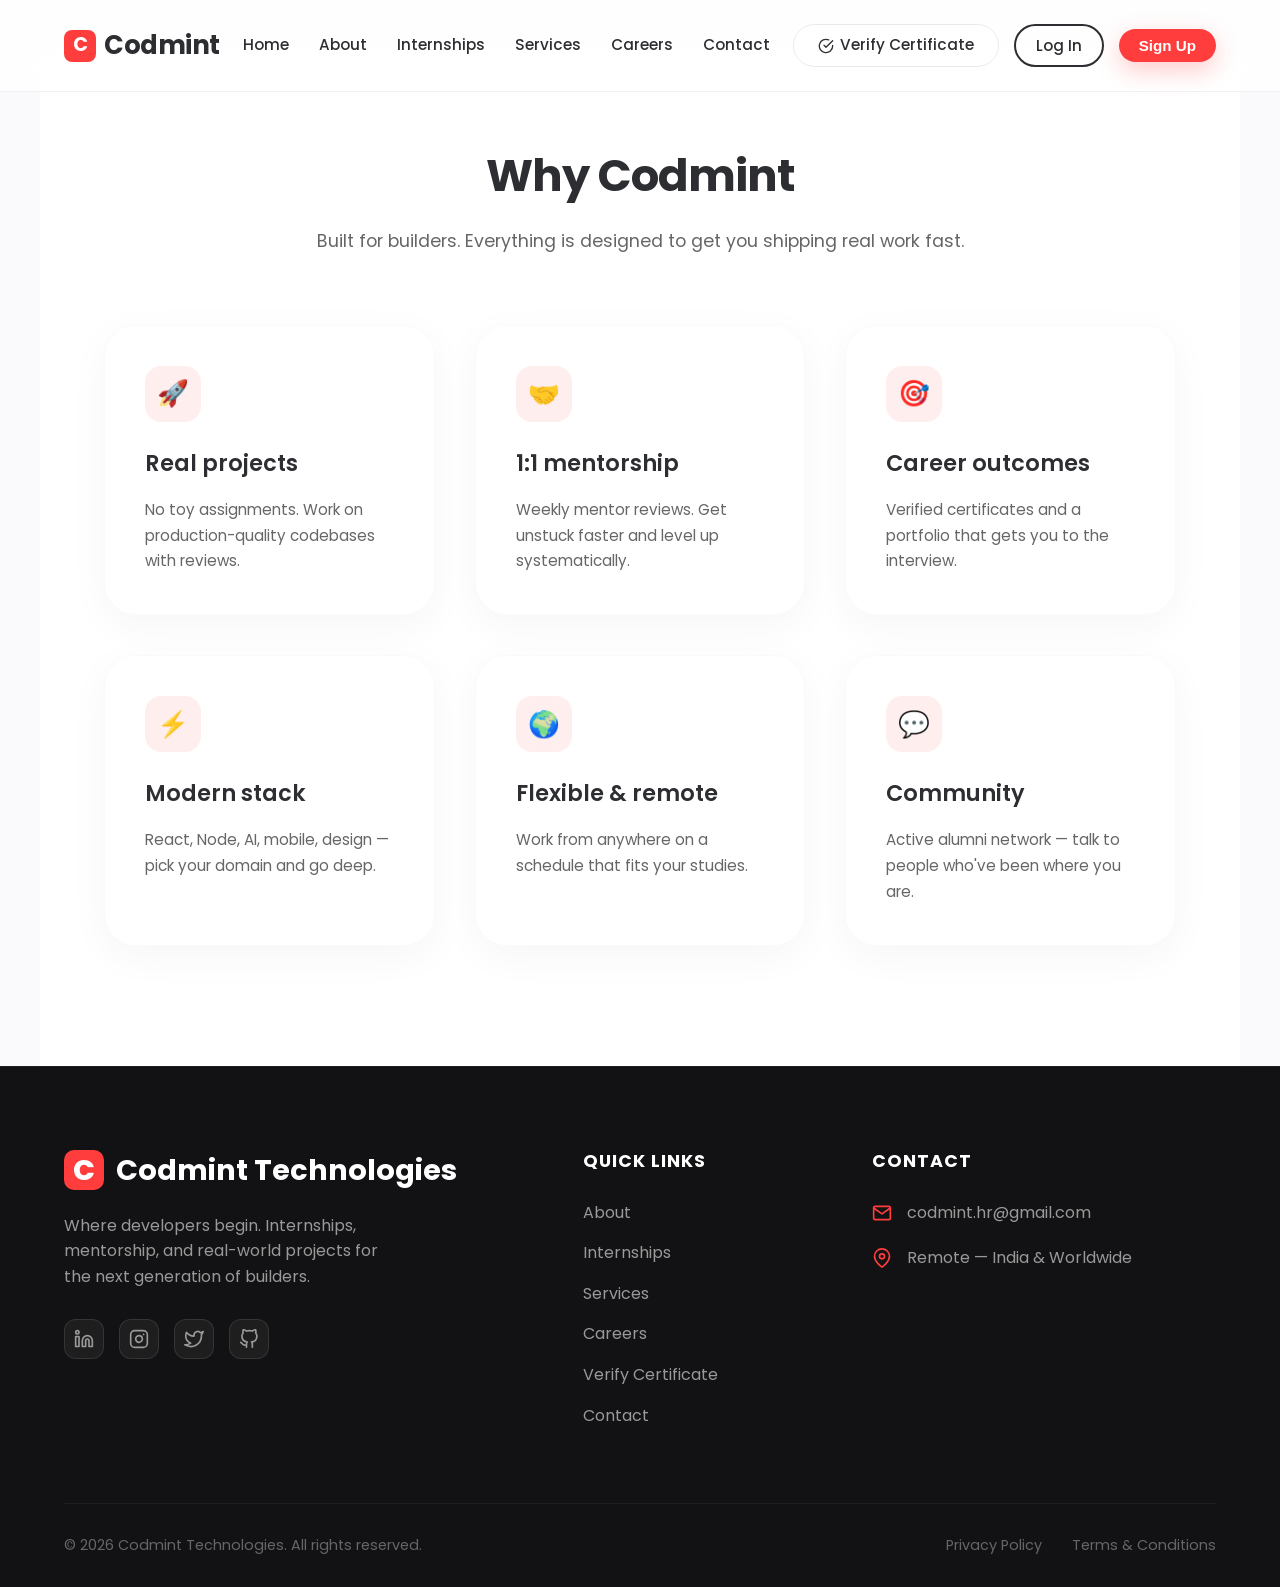
==== about.html @ 09c654ab "Update contact email to codmint.hr@gmail.com across all pages" ====
<!DOCTYPE html>
<html lang="en">

<head>
    <meta charset="UTF-8">
    <meta name="viewport" content="width=device-width, initial-scale=1.0">
    <title>Codmint Technologies | Where Developers Begin</title>
    <!-- Modern Typography: Poppins -->
    <link href="https://fonts.googleapis.com/css2?family=Poppins:wght@400;500;600;700&display=swap" rel="stylesheet">
    <link rel="stylesheet" href="css/style.css">
</head>

<body>

    <!-- Glassmorphism Sticky Navigation -->
    <header id="main-header">
        <a href="#" class="logo" style="display: flex; align-items: center; gap: 8px;">
            <div style="background-color: var(--primary-red); color: white; width: 32px; height: 32px; border-radius: 8px; display: flex; align-items: center; justify-content: center; font-weight: bold; font-size: 1.2rem;">C</div>
            Codmint
        </a>
        <nav class="main-nav">
            <a href="index.html">Home</a>
            <a href="about.html">About</a>
            <a href="internships.html">Internships</a>
            <a href="services.html">Services</a>
            <a href="careers.html">Careers</a>
            <a href="contact.html">Contact</a>
        </nav>
        <div class="header-actions" style="display: flex; align-items: center; gap: 15px;">
            <a href="verify.html" class="nav-btn verify-btn" style="display: flex; align-items: center; gap: 6px; border: 1px solid #EAEAEA; background: var(--white); text-decoration: none;">
                <svg width="16" height="16" viewBox="0 0 24 24" fill="none" stroke="currentColor" stroke-width="2" stroke-linecap="round" stroke-linejoin="round"><path d="M22 11.08V12a10 10 0 1 1-5.93-9.14"></path><polyline points="22 4 12 14.01 9 11.01"></polyline></svg>
                <span class="btn-text">Verify Certificate</span>
            </a>
            <button id="login-btn" class="nav-btn" style="padding: 8px 20px; font-size: 0.95rem;">Log In</button>
            <button id="register-btn" class="cta-btn" style="padding: 8px 20px; font-size: 0.95rem;">Sign Up</button>
            <span id="user-display" style="display: none; font-weight: 600; color: var(--primary-red);"></span>
            <button id="logout-btn" class="nav-btn" style="display: none;">Log Out</button>
            <button class="mobile-menu-btn" id="mobile-menu-btn" aria-label="Toggle Menu">
                <svg width="24" height="24" viewBox="0 0 24 24" fill="none" stroke="currentColor" stroke-width="2" stroke-linecap="round" stroke-linejoin="round"><line x1="3" y1="12" x2="21" y2="12"></line><line x1="3" y1="6" x2="21" y2="6"></line><line x1="3" y1="18" x2="21" y2="18"></line></svg>
            </button>
        </div>
    </header>

    
    <div style="padding-top: 60px; min-height: 70vh;">
        <section id="why-codmint" class="domains-section" style="background-color: var(--white); padding-top: 80px;">
        <div class="section-header fade-in-up">
            <h2>Why Codmint</h2>
            <p>Built for builders. Everything is designed to get you shipping real work fast.</p>
        </div>

        <div class="card-grid">
            <div class="card scroll-reveal">
                <div class="card-icon">🚀</div>
                <h3>Real projects</h3>
                <p>No toy assignments. Work on production-quality codebases with reviews.</p>
            </div>
            <div class="card scroll-reveal">
                <div class="card-icon">🤝</div>
                <h3>1:1 mentorship</h3>
                <p>Weekly mentor reviews. Get unstuck faster and level up systematically.</p>
            </div>
            <div class="card scroll-reveal">
                <div class="card-icon">🎯</div>
                <h3>Career outcomes</h3>
                <p>Verified certificates and a portfolio that gets you to the interview.</p>
            </div>
            <div class="card scroll-reveal">
                <div class="card-icon">⚡</div>
                <h3>Modern stack</h3>
                <p>React, Node, AI, mobile, design — pick your domain and go deep.</p>
            </div>
            <div class="card scroll-reveal">
                <div class="card-icon">🌍</div>
                <h3>Flexible & remote</h3>
                <p>Work from anywhere on a schedule that fits your studies.</p>
            </div>
            <div class="card scroll-reveal">
                <div class="card-icon">💬</div>
                <h3>Community</h3>
                <p>Active alumni network — talk to people who've been where you are.</p>
            </div>
        </div>
    </section>
    </div>
    <footer id="contact">
        <div class="footer-container">
            <div class="footer-brand">
                <h3><div class="logo-icon">C</div> Codmint Technologies</h3>
                <p>Where developers begin. Internships, mentorship, and real-world projects for the next generation of builders.</p>
                <div class="social-links">
                    <a href="#" class="social-icon" aria-label="LinkedIn">
                        <svg width="20" height="20" viewBox="0 0 24 24" fill="none" stroke="currentColor" stroke-width="2" stroke-linecap="round" stroke-linejoin="round"><path d="M16 8a6 6 0 0 1 6 6v7h-4v-7a2 2 0 0 0-2-2 2 2 0 0 0-2 2v7h-4v-7a6 6 0 0 1 6-6z"></path><rect x="2" y="9" width="4" height="12"></rect><circle cx="4" cy="4" r="2"></circle></svg>
                    </a>
                    <a href="#" class="social-icon" aria-label="Instagram">
                        <svg width="20" height="20" viewBox="0 0 24 24" fill="none" stroke="currentColor" stroke-width="2" stroke-linecap="round" stroke-linejoin="round"><rect x="2" y="2" width="20" height="20" rx="5" ry="5"></rect><path d="M16 11.37A4 4 0 1 1 12.63 8 4 4 0 0 1 16 11.37z"></path><line x1="17.5" y1="6.5" x2="17.51" y2="6.5"></line></svg>
                    </a>
                    <a href="#" class="social-icon" aria-label="Twitter">
                        <svg width="20" height="20" viewBox="0 0 24 24" fill="none" stroke="currentColor" stroke-width="2" stroke-linecap="round" stroke-linejoin="round"><path d="M23 3a10.9 10.9 0 0 1-3.14 1.53 4.48 4.48 0 0 0-7.86 3v1A10.66 10.66 0 0 1 3 4s-4 9 5 13a11.64 11.64 0 0 1-7 2c9 5 20 0 20-11.5a4.5 4.5 0 0 0-.08-.83A7.72 7.72 0 0 0 23 3z"></path></svg>
                    </a>
                    <a href="#" class="social-icon" aria-label="GitHub">
                        <svg width="20" height="20" viewBox="0 0 24 24" fill="none" stroke="currentColor" stroke-width="2" stroke-linecap="round" stroke-linejoin="round"><path d="M9 19c-5 1.5-5-2.5-7-3m14 6v-3.87a3.37 3.37 0 0 0-.94-2.61c3.14-.35 6.44-1.54 6.44-7A5.44 5.44 0 0 0 20 4.77 5.07 5.07 0 0 0 19.91 1S18.73.65 16 2.48a13.38 13.38 0 0 0-7 0C6.27.65 5.09 1 5.09 1A5.07 5.07 0 0 0 5 4.77a5.44 5.44 0 0 0-1.5 3.78c0 5.42 3.3 6.61 6.44 7A3.37 3.37 0 0 0 9 18.13V22"></path></svg>
                    </a>
                </div>
            </div>
            <div class="footer-links">
                <h4>Quick Links</h4>
                <ul>
                    <li><a href="about.html">About</a></li>
                    <li><a href="internships.html">Internships</a></li>
                    <li><a href="services.html">Services</a></li>
                    <li><a href="careers.html">Careers</a></li>
                    <li><a href="index.html#verify">Verify Certificate</a></li>
                    <li><a href="contact.html">Contact</a></li>
                </ul>
            </div>
            <div class="footer-contact">
                <h4>Contact</h4>
                <div class="contact-item">
                    <svg width="20" height="20" viewBox="0 0 24 24" fill="none" stroke="currentColor" stroke-width="2" stroke-linecap="round" stroke-linejoin="round"><path d="M4 4h16c1.1 0 2 .9 2 2v12c0 1.1-.9 2-2 2H4c-1.1 0-2-.9-2-2V6c0-1.1.9-2 2-2z"></path><polyline points="22,6 12,13 2,6"></polyline></svg>
                    <p>codmint.hr@gmail.com</p>
                </div>
                <div class="contact-item">
                    <svg width="20" height="20" viewBox="0 0 24 24" fill="none" stroke="currentColor" stroke-width="2" stroke-linecap="round" stroke-linejoin="round"><path d="M21 10c0 7-9 13-9 13s-9-6-9-13a9 9 0 0 1 18 0z"></path><circle cx="12" cy="10" r="3"></circle></svg>
                    <p>Remote — India & Worldwide</p>
                </div>
            </div>
        </div>
        <div class="footer-bottom">
            <p>&copy; 2026 Codmint Technologies. All rights reserved.</p>
            <div class="footer-legal">
                <a href="#">Privacy Policy</a>
                <a href="#">Terms & Conditions</a>
            </div>
        </div>
    </footer>

    <!-- Professional Login Modal -->
    <div id="login-modal" class="modal">
        <div class="modal-content">
            <span class="close-btn" id="login-close">&times;</span>
            <h2>Welcome Back</h2>
            <p>Log in to access your dashboard</p>
            <form id="login-form" class="login-form" autocomplete="off">
                <div class="input-group">
                    <label for="email">Email Address</label>
                    <input type="email" id="email" placeholder="name@example.com" required autocomplete="off">
                </div>
                <div class="input-group">
                    <label for="password">Password</label>
                    <input type="password" id="password" placeholder="••••••••" required autocomplete="new-password">
                </div>
                <div class="form-options">
                    <label><input type="checkbox" id="remember-me"> Remember me</label>
                    <a href="#" class="forgot-pwd">Forgot Password?</a>
                </div>
                <button type="submit" class="cta-btn login-submit">Log In</button>
            </form>
            <p class="signup-link">Don't have an account? <a href="#" id="switch-to-register">Sign up</a></p>
        </div>
    </div>

    <!-- Professional Register Modal -->
    <div id="register-modal" class="modal">
        <div class="modal-content">
            <span class="close-btn" id="register-close">&times;</span>
            <h2>Create Account</h2>
            <p>Join Codmint Technologies today</p>
            <form id="register-form" class="login-form" autocomplete="off">
                <div class="input-group">
                    <label for="reg-name">Full Name</label>
                    <input type="text" id="reg-name" placeholder="John Doe" required minlength="3" autocomplete="off">
                </div>
                <div class="input-group">
                    <label for="reg-email">Email Address</label>
                    <input type="email" id="reg-email" placeholder="name@example.com" required autocomplete="off">
                </div>
                <div class="input-group">
                    <label for="reg-password">Password</label>
                    <input type="password" id="reg-password" placeholder="••••••••" required minlength="6"
                        autocomplete="new-password">
                </div>
                <div class="input-group">
                    <label for="reg-confirm">Confirm Password</label>
                    <input type="password" id="reg-confirm" placeholder="••••••••" required minlength="6"
                        autocomplete="new-password">
                </div>
                <p id="reg-error" style="color: red; font-size: 0.85rem; margin-bottom: 10px; display: none;">Passwords
                    do not match.</p>
                <button type="submit" class="cta-btn login-submit">Create Account</button>
            </form>
            <p class="signup-link">Already have an account? <a href="#" id="switch-to-login">Log In</a></p>
        </div>
    </div>

    <!-- Professional Apply Modal -->
    <div id="apply-modal" class="modal">
        <div class="modal-content" style="max-height: 90vh; overflow-y: auto;">
            <span class="close-btn" id="apply-close">&times;</span>
            <h2>Apply for Internship</h2>
            <p>Take the first step towards your tech career.</p>
            <form id="apply-form" class="login-form" autocomplete="off">
                <div class="input-group">
                    <label for="apply-domain">Selected Domain</label>
                    <input type="text" id="apply-domain" readonly
                        style="background-color: #f5f5f5; color: #888; cursor: not-allowed;">
                </div>
                <div class="input-group">
                    <label for="apply-name">Full Name</label>
                    <input type="text" id="apply-name" placeholder="John Doe" required autocomplete="off">
                </div>
                <div class="input-group">
                    <label for="apply-email">Email Address</label>
                    <input type="email" id="apply-email" placeholder="name@example.com" required autocomplete="off">
                </div>
                <div class="input-group">
                    <label for="apply-phone">Phone Number</label>
                    <input type="tel" id="apply-phone" placeholder="9876543210" required autocomplete="off"
                        maxlength="10" minlength="10" pattern="[0-9]{10}"
                        oninput="this.value = this.value.replace(/[^0-9]/g, '')">
                </div>
                <p id="apply-phone-error" style="color: red; font-size: 0.85rem; margin-bottom: 10px; display: none;">
                    Please enter a valid 10-digit phone number.</p>
                <div class="input-group">
                    <label for="apply-resume">Resume/CV Link (Google Drive, Dropbox, etc.)</label>
                    <input type="url" id="apply-resume" placeholder="https://..." required autocomplete="off">
                </div>
                <div class="input-group">
                    <label for="apply-cover">Cover Letter (Optional)</label>
                    <textarea id="apply-cover" rows="3" placeholder="Why are you a good fit for this role?"
                        style="width: 100%; padding: 14px 20px; border: 2px solid #EAEAEA; border-radius: 12px; font-family: inherit; font-size: 1rem; resize: vertical; outline: none; transition: var(--transition-smooth);"></textarea>
                </div>
                <button type="submit" class="cta-btn login-submit" style="margin-top: 10px;">Submit Application</button>
            </form>
        </div>
    </div>

    <script src="js/main.js"></script>
</body>

</html>
---- css/style.css ----
:root {
    /* Refined Color Palette */
    --primary-red: #FF3D3D;
    --primary-dark: #1A1A1C;
    --dark-grey: #2D2E32;
    --medium-grey: #6B6C72;
    --light-grey: #F5F5F7;
    --white: #FFFFFF;
    --bg-light: #FAFAFC;

    /* Anti-gravity shadows */
    --shadow-soft: 0 10px 40px rgba(0, 0, 0, 0.04);
    --shadow-medium: 0 20px 60px rgba(0, 0, 0, 0.08);
    --shadow-hover: 0 30px 80px rgba(0, 0, 0, 0.12);

    /* Premium Transitions */
    --transition-smooth: all 0.5s cubic-bezier(0.16, 1, 0.3, 1);
    --transition-fast: all 0.3s cubic-bezier(0.4, 0, 0.2, 1);
    --transition-bounce: all 0.6s cubic-bezier(0.34, 1.56, 0.64, 1);
}

/* --- Professional Animations --- */
@keyframes fadeInUp {
    from {
        opacity: 0;
        transform: translateY(30px);
    }
    to {
        opacity: 1;
        transform: translateY(0);
    }
}

@keyframes slideInLeft {
    from {
        opacity: 0;
        transform: translateX(-30px);
    }
    to {
        opacity: 1;
        transform: translateX(0);
    }
}

@keyframes scaleIn {
    from {
        opacity: 0;
        transform: scale(0.9);
    }
    to {
        opacity: 1;
        transform: scale(1);
    }
}

@keyframes float {
    0% { transform: translateY(0px); }
    50% { transform: translateY(-10px); }
    100% { transform: translateY(0px); }
}

.fade-in-up {
    animation: fadeInUp 0.8s var(--transition-smooth) both;
}

.slide-in-left {
    animation: slideInLeft 0.8s var(--transition-smooth) both;
}

.scale-in {
    animation: scaleIn 0.8s var(--transition-smooth) both;
}

/* Scroll Reveal States */
.scroll-reveal {
    opacity: 0;
    transform: translateY(30px);
    transition: opacity 0.8s ease-out, transform 0.8s cubic-bezier(0.16, 1, 0.3, 1);
}

.scroll-reveal.visible {
    opacity: 1;
    transform: translateY(0);
}

/* Staggered reveal for grid items */
.card-grid .scroll-reveal:nth-child(1) { transition-delay: 0.1s; }
.card-grid .scroll-reveal:nth-child(2) { transition-delay: 0.2s; }
.card-grid .scroll-reveal:nth-child(3) { transition-delay: 0.3s; }
.card-grid .scroll-reveal:nth-child(4) { transition-delay: 0.4s; }
.card-grid .scroll-reveal:nth-child(5) { transition-delay: 0.5s; }
.card-grid .scroll-reveal:nth-child(6) { transition-delay: 0.6s; }

* {
    margin: 0;
    padding: 0;
    box-sizing: border-box;
}

html {
    scroll-behavior: smooth;
}

body {
    font-family: 'Poppins', sans-serif;
    background-color: var(--bg-light);
    color: var(--dark-grey);
    line-height: 1.6;
    overflow-x: hidden;
}

/* --- 1. Glassmorphism Sticky Navigation --- */
header {
    position: fixed;
    top: 0;
    width: 100%;
    padding: 24px 5%;
    background: rgba(255, 255, 255, 0.8);
    backdrop-filter: blur(20px) saturate(180%);
    -webkit-backdrop-filter: blur(20px) saturate(180%);
    display: flex;
    justify-content: space-between;
    align-items: center;
    z-index: 1000;
    border-bottom: 1px solid rgba(0, 0, 0, 0.05);
    transition: var(--transition-smooth);
}

header.scrolled {
    padding: 16px 5%;
    background: rgba(255, 255, 255, 0.95);
    box-shadow: 0 4px 30px rgba(0, 0, 0, 0.03);
}

.logo {
    font-size: 1.6rem;
    font-weight: 700;
    color: var(--dark-grey);
    text-decoration: none;
    letter-spacing: -0.5px;
}

.logo span {
    color: var(--primary-red);
}

nav.main-nav {
    display: flex;
    align-items: center;
    gap: 30px;
}

nav.main-nav a {
    text-decoration: none;
    color: var(--dark-grey);
    font-weight: 500;
    font-size: 0.95rem;
    transition: var(--transition-smooth);
}

nav.main-nav a:hover {
    color: var(--primary-red);
}

.nav-btn {
    background-color: transparent;
    border: 2px solid var(--dark-grey);
    padding: 8px 24px;
    border-radius: 50px;
    cursor: pointer;
    font-family: inherit;
    font-size: 0.95rem;
    font-weight: 500;
    color: var(--dark-grey);
    transition: var(--transition-smooth);
}

.nav-btn:hover {
    background-color: var(--dark-grey);
    color: var(--white);
}

.mobile-menu-btn {
    display: none;
    background: none;
    border: none;
    color: var(--dark-grey);
    cursor: pointer;
    padding: 5px;
}

/* --- Mobile Nav --- */
@media (max-width: 992px) {
    header {
        padding: 15px 5%;
    }

    .mobile-menu-btn {
        display: block;
    }

    nav.main-nav {
        position: fixed;
        top: 0;
        right: -100%;
        width: 80%;
        max-width: 300px;
        height: 100vh;
        background: var(--white);
        flex-direction: column;
        justify-content: center;
        gap: 30px;
        box-shadow: -10px 0 30px rgba(0, 0, 0, 0.05);
        transition: 0.5s cubic-bezier(0.16, 1, 0.3, 1);
        z-index: 1001;
    }

    nav.main-nav.active {
        right: 0;
    }

    .btn-text {
        display: none;
    }

    .verify-btn {
        padding: 8px !important;
    }
}

/* --- 2. Hero Section --- */
.hero {
    min-height: 100vh;
    display: flex;
    align-items: center;
    padding: 120px 5% 60px;
    background: radial-gradient(circle at top left, #ffffff, var(--bg-light));
}

.hero-container {
    max-width: 1200px;
    margin: 0 auto;
    display: grid;
    grid-template-columns: 1fr 1fr;
    gap: 60px;
    align-items: center;
}

.hero-text {
    text-align: left;
}

.hero-badge {
    display: inline-flex;
    align-items: center;
    gap: 8px;
    background-color: rgba(255, 44, 44, 0.08);
    color: var(--primary-red);
    padding: 6px 16px;
    border-radius: 50px;
    font-size: 0.85rem;
    font-weight: 700;
    letter-spacing: 1px;
    margin-bottom: 24px;
}

.hero h1 {
    font-size: 5rem;
    font-weight: 800;
    margin-bottom: 24px;
    letter-spacing: -3px;
    color: var(--primary-dark);
    line-height: 1;
}

.text-red {
    color: var(--primary-red);
}

.hero p {
    font-size: 1.15rem;
    color: #666;
    margin-bottom: 40px;
    max-width: 500px;
    line-height: 1.6;
}

.hero-buttons {
    display: flex;
    gap: 16px;
    margin-bottom: 40px;
}

.secondary-btn {
    display: inline-flex;
    align-items: center;
    justify-content: center;
    padding: 16px 32px;
    background-color: var(--white);
    color: var(--dark-grey);
    border: 1px solid #EAEAEA;
    border-radius: 50px;
    font-size: 1.1rem;
    font-weight: 600;
    cursor: pointer;
    transition: var(--transition-smooth);
    text-decoration: none;
    box-shadow: 0 4px 15px rgba(0, 0, 0, 0.03);
}

.secondary-btn:hover {
    border-color: #ccc;
    box-shadow: 0 8px 25px rgba(0, 0, 0, 0.08);
}

.hero-features {
    display: flex;
    gap: 24px;
    flex-wrap: wrap;
    font-size: 0.95rem;
    color: #666;
    font-weight: 500;
}

.hero-features span {
    display: flex;
    align-items: center;
    gap: 8px;
}

.stats-card {
    background: var(--white);
    padding: 50px;
    border-radius: 32px;
    box-shadow: var(--shadow-medium);
    display: grid;
    grid-template-columns: 1fr 1fr;
    gap: 30px;
    border: 1px solid rgba(0, 0, 0, 0.03);
}

.stat-item {
    padding: 30px;
    border: 1px solid var(--light-grey);
    border-radius: 20px;
    transition: var(--transition-smooth);
    background: var(--white);
}

.stat-item:hover {
    transform: translateY(-8px);
    box-shadow: var(--shadow-soft);
    border-color: rgba(255, 61, 61, 0.1);
}

.stat-icon {
    width: 40px;
    height: 40px;
    margin-bottom: 16px;
    display: flex;
    align-items: center;
}

.stat-item h3 {
    font-size: 2rem;
    font-weight: 800;
    color: var(--dark-grey);
    margin-bottom: 4px;
}

.stat-item p {
    font-size: 0.9rem;
    color: #888;
    margin: 0;
}

.cta-btn {
    display: inline-block;
    padding: 16px 40px;
    background-color: var(--primary-red);
    color: var(--white);
    border: none;
    border-radius: 50px;
    font-size: 1.1rem;
    font-weight: 600;
    cursor: pointer;
    transition: var(--transition-smooth);
    text-decoration: none;
    box-shadow: 0 8px 25px rgba(255, 44, 44, 0.25);
}

.cta-btn:hover {
    transform: translateY(-4px);
    /* Slight lift */
    box-shadow: 0 12px 30px rgba(255, 44, 44, 0.35);
    background-color: #E62525;
}

/* --- 3. Featured Domains (Floating Cards) --- */
.domains-section {
    padding: 120px 5%;
    max-width: 1200px;
    margin: 0 auto;
}

.section-header {
    text-align: center;
    margin-bottom: 70px;
}

.section-header h2 {
    font-size: 2.8rem;
    font-weight: 700;
    margin-bottom: 15px;
    color: var(--dark-grey);
    letter-spacing: -1px;
}

.section-header p {
    color: #666;
    font-size: 1.1rem;
}

.card-grid {
    display: grid;
    grid-template-columns: repeat(auto-fit, minmax(320px, 1fr));
    gap: 40px;
}

/* The Anti-Gravity Card */
.card {
    background: var(--white);
    padding: 40px;
    border-radius: 32px;
    box-shadow: var(--shadow-soft);
    transition: var(--transition-smooth);
    position: relative;
    overflow: hidden;
    z-index: 1;
    border: 1px solid rgba(0, 0, 0, 0.02);
    display: flex;
    flex-direction: column;
}

.card .cta-btn.apply-btn {
    margin-top: auto;
    padding: 12px 24px;
    font-size: 0.95rem;
    width: 100%;
    transition: var(--transition-bounce);
}

.card:hover {
    transform: translateY(-10px) scale(1.02);
    box-shadow: var(--shadow-hover);
    border-color: rgba(255, 61, 61, 0.1);
}

.card:hover .card-icon {
    animation: float 2s ease-in-out infinite;
}

.card::before {
    content: '';
    position: absolute;
    top: 0;
    left: 0;
    width: 100%;
    height: 4px;
    background: var(--primary-red);
    transform: scaleX(0);
    transform-origin: left;
    transition: var(--transition-smooth);
    z-index: -1;
}

.card:hover::before {
    transform: scaleX(1);
}

/* The core Y-axis offset hover */
.card:hover {
    transform: translateY(-8px);
    box-shadow: var(--shadow-hover);
}

.card-icon {
    width: 56px;
    height: 56px;
    background: rgba(255, 44, 44, 0.08);
    color: var(--primary-red);
    border-radius: 16px;
    display: flex;
    align-items: center;
    justify-content: center;
    font-size: 1.6rem;
    margin-bottom: 24px;
    transition: var(--transition-smooth);
}

.card:hover .card-icon {
    background: var(--primary-red);
    color: var(--white);
    transform: scale(1.05);
}

.card h3 {
    font-size: 1.4rem;
    font-weight: 600;
    margin-bottom: 15px;
    color: var(--dark-grey);
}

.card p {
    color: #666;
    font-size: 0.95rem;
    line-height: 1.7;
}

/* --- 4. Verify Section (Modern Card) --- */
.verify-section {
    padding: 120px 5%;
    background: radial-gradient(circle at bottom right, rgba(255, 44, 44, 0.03), transparent);
    position: relative;
}

.verify-card {
    max-width: 800px;
    margin: 0 auto;
    background: var(--white);
    padding: 80px 50px;
    border-radius: 40px;
    box-shadow: var(--shadow-soft);
    text-align: center;
    border: 1px solid rgba(0, 0, 0, 0.03);
    transition: var(--transition-smooth);
    position: relative;
    z-index: 1;
}

.verify-card:hover {
    transform: translateY(-10px) scale(1.01);
    box-shadow: var(--shadow-hover);
}

.verify-icon {
    width: 90px;
    height: 90px;
    background: rgba(255, 44, 44, 0.08);
    color: var(--primary-red);
    border-radius: 30px;
    display: flex;
    align-items: center;
    justify-content: center;
    margin: 0 auto 30px;
    transition: var(--transition-smooth);
}

.verify-card:hover .verify-icon {
    background: var(--primary-red);
    color: var(--white);
    transform: rotate(10deg);
}

.verify-card h2 {
    font-size: 2.8rem;
    font-weight: 700;
    margin-bottom: 15px;
    letter-spacing: -1px;
}

.verify-card p {
    color: #666;
    margin-bottom: 40px;
    font-size: 1.1rem;
    max-width: 500px;
    margin-left: auto;
    margin-right: auto;
}

.verify-form {
    display: flex;
    gap: 15px;
    background: #FAFAFC;
    padding: 10px;
    border-radius: 60px;
    border: 1px solid #EAEAEA;
    transition: var(--transition-smooth);
    max-width: 600px;
    margin: 0 auto;
}

.verify-form:focus-within {
    border-color: rgba(255, 44, 44, 0.4);
    box-shadow: 0 10px 30px rgba(255, 44, 44, 0.08);
    background: var(--white);
}

.verify-input-wrapper {
    flex: 1;
    display: flex;
    align-items: center;
    padding-left: 20px;
    gap: 12px;
}

.verify-input-wrapper .input-icon {
    color: #AAA;
    transition: var(--transition-smooth);
}

.verify-form:focus-within .input-icon {
    color: var(--primary-red);
}

.verify-form input {
    border: none;
    background: transparent;
    padding: 15px 0;
    font-size: 1.05rem;
    font-family: inherit;
    width: 100%;
    outline: none;
}

.verify-submit-btn {
    display: flex;
    align-items: center;
    gap: 10px;
    padding: 15px 35px;
    border-radius: 50px;
    white-space: nowrap;
}

.verify-feedback {
    margin-top: 25px;
    font-weight: 500;
    min-height: 24px;
    transition: var(--transition-smooth);
}

/* Responsive adjustments for verify section */
@media (max-width: 768px) {
    .verify-card {
        padding: 50px 30px;
        border-radius: 30px;
    }

    .verify-card h2 {
        font-size: 2rem;
    }

    .verify-form {
        flex-direction: column;
        background: transparent;
        border: none;
        padding: 0;
        gap: 20px;
    }

    .verify-input-wrapper {
        background: #FAFAFC;
        border: 1px solid #EAEAEA;
        border-radius: 50px;
        padding: 5px 20px;
    }

    .verify-submit-btn {
        width: 100%;
        justify-content: center;
    }
}

/* --- Footer --- */
footer {
    background-color: #121214;
    color: #EAEAEA;
    padding: 80px 5% 30px;
    font-family: inherit;
    border-top: 1px solid rgba(255, 255, 255, 0.05);
}

.footer-container {
    max-width: 1200px;
    margin: 0 auto;
    display: grid;
    grid-template-columns: 2fr 1fr 1.5fr;
    gap: 60px;
    margin-bottom: 60px;
}

.footer-brand h3 {
    font-size: 1.8rem;
    color: var(--white);
    margin-bottom: 20px;
    display: flex;
    align-items: center;
    gap: 12px;
}

.footer-brand .logo-icon {
    background: var(--primary-red);
    color: var(--white);
    width: 40px;
    height: 40px;
    border-radius: 10px;
    display: flex;
    align-items: center;
    justify-content: center;
    font-weight: 800;
}

.footer-brand p {
    color: #999;
    line-height: 1.6;
    margin-bottom: 30px;
    max-width: 320px;
}

.social-links {
    display: flex;
    gap: 15px;
}

.social-icon {
    width: 40px;
    height: 40px;
    background: rgba(255, 255, 255, 0.05);
    border: 1px solid rgba(255, 255, 255, 0.1);
    border-radius: 12px;
    display: flex;
    align-items: center;
    justify-content: center;
    color: #999;
    text-decoration: none;
    transition: var(--transition-smooth);
}

.social-icon:hover {
    background: var(--primary-red);
    color: var(--white);
    border-color: var(--primary-red);
    transform: translateY(-5px);
}

.footer-links h4, .footer-contact h4 {
    color: var(--white);
    font-size: 1.1rem;
    font-weight: 700;
    margin-bottom: 25px;
    text-transform: uppercase;
    letter-spacing: 1px;
}

.footer-links ul {
    list-style: none;
    padding: 0;
}

.footer-links li {
    margin-bottom: 15px;
}

.footer-links a {
    color: #999;
    text-decoration: none;
    transition: var(--transition-smooth);
}

.footer-links a:hover {
    color: var(--primary-red);
    padding-left: 5px;
}

.footer-contact .contact-item {
    display: flex;
    align-items: flex-start;
    gap: 15px;
    margin-bottom: 20px;
    color: #999;
}

.footer-contact .contact-item svg {
    color: var(--primary-red);
    margin-top: 3px;
}

.footer-bottom {
    max-width: 1200px;
    margin: 0 auto;
    padding-top: 30px;
    border-top: 1px solid rgba(255, 255, 255, 0.05);
    display: flex;
    justify-content: space-between;
    align-items: center;
    color: #666;
    font-size: 0.9rem;
}

.footer-legal {
    display: flex;
    gap: 30px;
}

.footer-legal a {
    color: #666;
    text-decoration: none;
    transition: var(--transition-smooth);
}

.footer-legal a:hover {
    color: var(--white);
}

@media (max-width: 992px) {
    .footer-container {
        grid-template-columns: 1fr 1fr;
    }
}

@media (max-width: 768px) {
    .footer-container {
        grid-template-columns: 1fr;
        gap: 40px;
    }
    
    .footer-bottom {
        flex-direction: column;
        gap: 20px;
        text-align: center;
    }
}

/* --- Animations (Scroll Reveal & Fade In Up) --- */
.fade-in-up {
    opacity: 0;
    transform: translateY(20px);
    animation: fadeInUpAnim 0.8s ease-out forwards;
}

@keyframes fadeInUpAnim {
    to {
        opacity: 1;
        transform: translateY(0);
    }
}

/* Classes for Intersection Observer to trigger */
.scroll-reveal {
    opacity: 0;
    transform: translateY(30px);
    transition: all 0.8s cubic-bezier(0.16, 1, 0.3, 1);
}

.scroll-reveal.visible {
    opacity: 1;
    transform: translateY(0);
}

/* --- 5. Login Modal --- */
.modal {
    display: none;
    position: fixed;
    z-index: 2000;
    left: 0;
    top: 0;
    width: 100%;
    height: 100%;
    background-color: rgba(0, 0, 0, 0.3);
    backdrop-filter: blur(15px) saturate(150%);
    -webkit-backdrop-filter: blur(15px) saturate(150%);
    align-items: center;
    justify-content: center;
    opacity: 0;
    transition: var(--transition-smooth);
}

.modal.show {
    display: flex;
    opacity: 1;
}

.modal-content {
    background-color: var(--white);
    padding: 50px;
    border-radius: 32px;
    width: 90%;
    max-width: 480px;
    box-shadow: var(--shadow-hover);
    position: relative;
    transform: translateY(30px);
    transition: var(--transition-smooth);
}

.modal.show .modal-content {
    transform: translateY(0);
}

.close-btn {
    color: #aaa;
    position: absolute;
    top: 20px;
    right: 25px;
    font-size: 28px;
    font-weight: bold;
    cursor: pointer;
    transition: color 0.3s;
}

.close-btn:hover,
.close-btn:focus {
    color: var(--primary-red);
    text-decoration: none;
}

.modal-content h2 {
    font-size: 2rem;
    margin-bottom: 5px;
    color: var(--dark-grey);
}

.modal-content>p {
    color: #666;
    margin-bottom: 30px;
}

.input-group {
    margin-bottom: 20px;
    text-align: left;
}

.input-group label {
    display: block;
    margin-bottom: 8px;
    font-weight: 500;
    font-size: 0.9rem;
}

.input-group input {
    width: 100%;
    padding: 14px 20px;
    border: 2px solid #EAEAEA;
    border-radius: 12px;
    font-family: inherit;
    font-size: 1rem;
    transition: var(--transition-smooth);
    outline: none;
}

.input-group input:focus {
    border-color: rgba(255, 44, 44, 0.4);
    box-shadow: 0 4px 15px rgba(255, 44, 44, 0.08);
}

.form-options {
    display: flex;
    justify-content: space-between;
    align-items: center;
    margin-bottom: 25px;
    font-size: 0.9rem;
}

.form-options label {
    display: flex;
    align-items: center;
    gap: 8px;
    cursor: pointer;
}

.forgot-pwd {
    color: var(--primary-red);
    text-decoration: none;
    font-weight: 500;
}

.login-submit {
    width: 100%;
    padding: 16px;
    border-radius: 12px;
}

.signup-link {
    text-align: center;
    margin-top: 25px;
    font-size: 0.95rem;
}

.signup-link a {
    color: var(--primary-red);
    font-weight: 600;
    text-decoration: none;
}

/* Responsive adjustments */
@media (max-width: 768px) {
    .hero h1 {
        font-size: 3rem;
    }

    .hero-container {
        grid-template-columns: 1fr;
    }

    .verify-form {
        flex-direction: column;
    }

    .verify-form button {
        width: 100%;
    }
}

/* --- 6. Contact Page --- */
.contact-grid {
    display: grid;
    grid-template-columns: 1fr 1.5fr;
    gap: 60px;
    margin-bottom: 80px;
}

.contact-info {
    display: flex;
    flex-direction: column;
    gap: 20px;
}

.contact-card {
    display: flex;
    align-items: center;
    gap: 20px;
    padding: 24px;
    background: var(--white);
    border: 1px solid rgba(0, 0, 0, 0.05);
    border-radius: 16px;
    box-shadow: 0 10px 30px rgba(0, 0, 0, 0.02);
    transition: var(--transition-smooth);
}

.contact-card:hover {
    transform: translateY(-4px);
    box-shadow: 0 15px 40px rgba(0, 0, 0, 0.05);
}

.contact-icon {
    background: var(--primary-red);
    color: var(--white);
    width: 48px;
    height: 48px;
    border-radius: 12px;
    display: flex;
    align-items: center;
    justify-content: center;
    flex-shrink: 0;
}

.contact-label {
    font-size: 0.8rem;
    font-weight: 600;
    color: #888;
    letter-spacing: 1px;
    margin-bottom: 4px;
    text-transform: uppercase;
}

.contact-value {
    font-weight: 500;
    color: var(--dark-grey);
    font-size: 1.05rem;
}

.contact-form-container {
    background: var(--white);
    padding: 40px;
    border-radius: 24px;
    border: 1px solid rgba(0, 0, 0, 0.05);
    box-shadow: 0 15px 50px rgba(0, 0, 0, 0.03);
}

.contact-form label {
    font-size: 0.9rem;
    color: var(--dark-grey);
    margin-bottom: 8px;
    display: block;
    font-weight: 500;
}

.contact-form input,
.contact-form textarea {
    width: 100%;
    padding: 16px 20px;
    border: 1px solid #EAEAEA;
    border-radius: 12px;
    font-family: inherit;
    font-size: 1rem;
    outline: none;
    transition: var(--transition-smooth);
    background: #FAFAFC;
}

.contact-form input:focus,
.contact-form textarea:focus {
    border-color: rgba(255, 44, 44, 0.4);
    box-shadow: 0 0 0 4px rgba(255, 44, 44, 0.05);
    background: var(--white);
}

.contact-form textarea {
    resize: vertical;
}

@media (max-width: 992px) {
    .contact-grid {
        grid-template-columns: 1fr;
    }

    .hero h1 {
        font-size: 3.5rem;
    }
}

@media (max-width: 768px) {
    .hero h1 {
        font-size: 2.8rem;
    }

    .hero-container {
        grid-template-columns: 1fr;
        text-align: center;
    }

    .hero-text {
        text-align: center;
        display: flex;
        flex-direction: column;
        align-items: center;
    }

    .hero p {
        margin: 0 auto 40px;
    }

    .hero-features {
        justify-content: center;
    }

    .stats-card {
        grid-template-columns: 1fr 1fr;
        padding: 30px;
    }

    .verify-form {
        flex-direction: column;
    }

    .verify-form input {
        width: 100%;
    }

    .section-header h2 {
        font-size: 2.2rem;
    }
}

@media (max-width: 480px) {
    .hero h1 {
        font-size: 2.2rem;
    }

    .stats-card {
        grid-template-columns: 1fr;
    }

    .hero-buttons {
        flex-direction: column;
        width: 100%;
    }

    .secondary-btn {
        width: 100%;
    }

    .cta-btn {
        padding: 14px 30px;
        font-size: 1rem;
    }
}

/* --- 7. Testimonials --- */
.testimonials {
    padding: 100px 5%;
    background-color: var(--bg-light);
}

.testimonials-grid {
    display: grid;
    grid-template-columns: repeat(auto-fit, minmax(300px, 1fr));
    gap: 30px;
    max-width: 1200px;
    margin: 0 auto;
}

.testimonial-card {
    background: var(--white);
    padding: 40px;
    border-radius: 24px;
    box-shadow: var(--shadow-soft);
    transition: var(--transition-smooth);
}

.testimonial-card:hover {
    transform: translateY(-5px);
    box-shadow: var(--shadow-hover);
}

.testimonial-card p {
    font-style: italic;
    color: #555;
    margin-bottom: 25px;
    font-size: 1.05rem;
    line-height: 1.8;
}

.testimonial-user {
    display: flex;
    align-items: center;
    gap: 15px;
}

.user-info h4 {
    font-weight: 600;
    color: var(--dark-grey);
}

.user-info p {
    font-size: 0.85rem;
    color: #888;
    margin: 0;
    font-style: normal;
}

/* --- 8. FAQ Section --- */
.faq-section {
    padding: 100px 5%;
    background-color: var(--white);
}

.faq-grid {
    max-width: 800px;
    margin: 0 auto;
    display: flex;
    flex-direction: column;
    gap: 20px;
}

.faq-item {
    border: 1px solid #EAEAEA;
    border-radius: 16px;
    overflow: hidden;
    transition: var(--transition-smooth);
}

.faq-question {
    padding: 24px 30px;
    display: flex;
    justify-content: space-between;
    align-items: center;
    cursor: pointer;
    background: var(--white);
}

.faq-question h3 {
    font-size: 1.1rem;
    font-weight: 600;
}

.faq-question svg {
    transition: transform 0.3s;
}

.faq-item.active .faq-question svg {
    transform: rotate(180deg);
}

.faq-answer {
    max-height: 0;
    overflow: hidden;
    transition: max-height 0.4s ease-out;
    background: #FAFAFC;
}

.faq-item.active .faq-answer {
    max-height: 200px;
}

.faq-answer p {
    padding: 0 30px 24px;
    color: #666;
}

/* --- 9. Newsletter --- */
.newsletter-section {
    padding: 100px 5%;
    background-color: var(--bg-light);
    text-align: center;
}

.newsletter-content {
    max-width: 600px;
    margin: 0 auto;
}

.newsletter-content h2 {
    font-size: 2.5rem;
    margin-bottom: 15px;
}

.newsletter-form {
    display: flex;
    gap: 10px;
    margin-top: 30px;
}

.newsletter-form input {
    flex: 1;
    padding: 16px 24px;
    border-radius: 50px;
    border: 2px solid transparent;
    box-shadow: 0 4px 15px rgba(0,0,0,0.03);
    outline: none;
    font-family: inherit;
}

.newsletter-form input:focus {
    border-color: rgba(255, 44, 44, 0.3);
}

@media (max-width: 600px) {
    .newsletter-form {
        flex-direction: column;
    }
    .newsletter-form button {
        width: 100%;
    }
}

/* --- 10. Back to Top --- */
.back-to-top {
    position: fixed;
    bottom: 30px;
    right: 30px;
    width: 50px;
    height: 50px;
    background: var(--primary-red);
    color: var(--white);
    border-radius: 50%;
    border: none;
    display: flex;
    align-items: center;
    justify-content: center;
    cursor: pointer;
    box-shadow: 0 10px 25px rgba(255, 44, 44, 0.3);
    opacity: 0;
    visibility: hidden;
    transition: var(--transition-smooth);
    z-index: 999;
}

.back-to-top.visible {
    opacity: 1;
    visibility: visible;
}

/* --- 11. Social Icon Hover --- */
.social-icon {
    transition: var(--transition-bounce);
}

.social-icon:hover {
    transform: translateY(-5px) scale(1.2);
    color: var(--primary-red);
}

/* --- 12. Full Responsiveness --- */
@media (max-width: 992px) {
    header {
        padding: 15px 5%;
    }
    
    .main-nav {
        display: none; /* Hidden by default on mobile */
        position: absolute;
        top: 100%;
        left: 0;
        width: 100%;
        background: rgba(255, 255, 255, 0.98);
        flex-direction: column;
        padding: 30px;
        gap: 20px;
        box-shadow: 0 10px 30px rgba(0,0,0,0.1);
        backdrop-filter: blur(10px);
    }
    
    .main-nav.active {
        display: flex;
        animation: fadeInUp 0.4s ease-out forwards;
    }
    
    .header-actions .nav-btn, 
    .header-actions .cta-btn {
        padding: 6px 12px;
        font-size: 0.85rem;
    }

    .header-actions .verify-btn .btn-text {
        display: none; /* Hide text on small mobile, keep icon */
    }
}

@media (max-width: 768px) {
    .section-header h1 {
        font-size: 2.2rem !important;
    }
    
    .section-header h2 {
        font-size: 2rem !important;
    }
    
    .card-grid {
        grid-template-columns: 1fr;
        padding: 10px;
    }
    
    .footer-container {
        flex-direction: column;
        text-align: center;
    }
    
    .footer-contact, .footer-links {
        align-items: center;
    }
    
    .social-links {
        justify-content: center;
    }
}

@media (max-width: 480px) {
    .header-actions {
        gap: 8px;
    }
    
    .cta-btn {
        padding: 10px 20px;
        font-size: 0.9rem;
    }
}
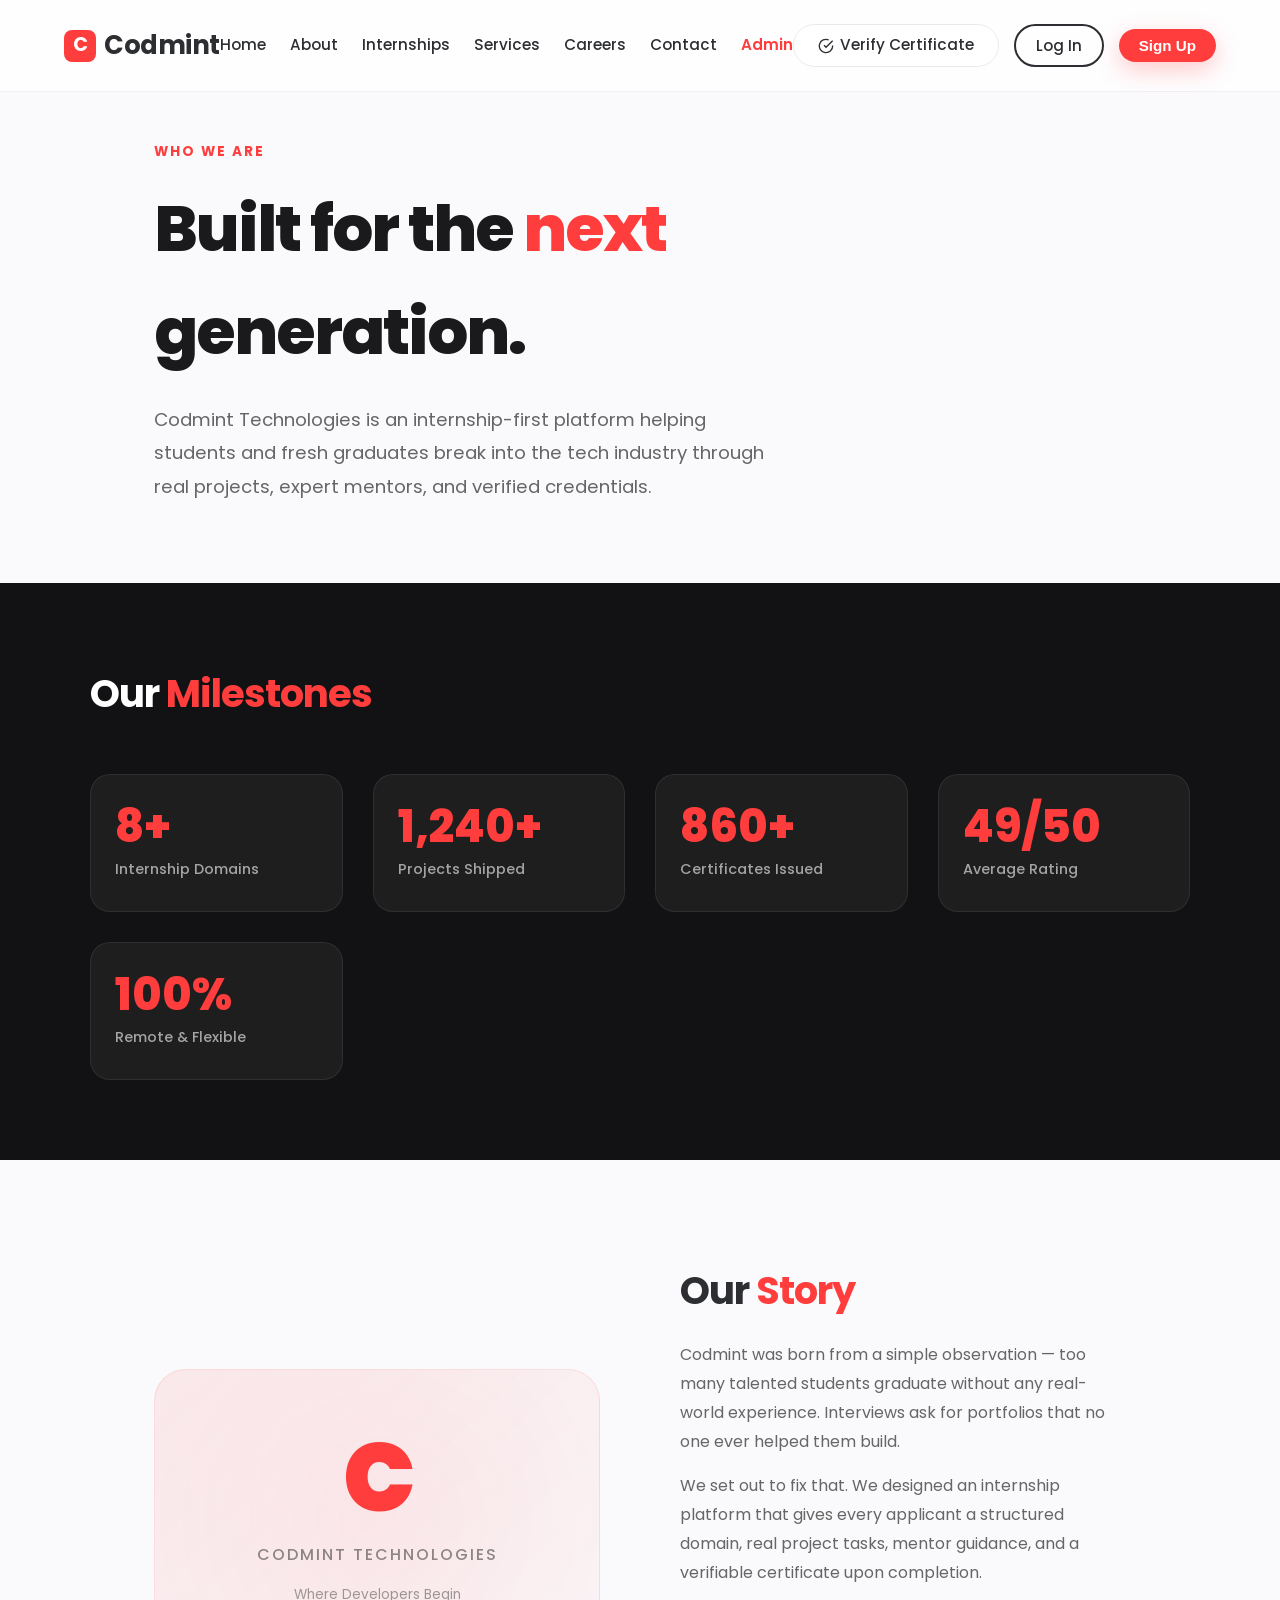
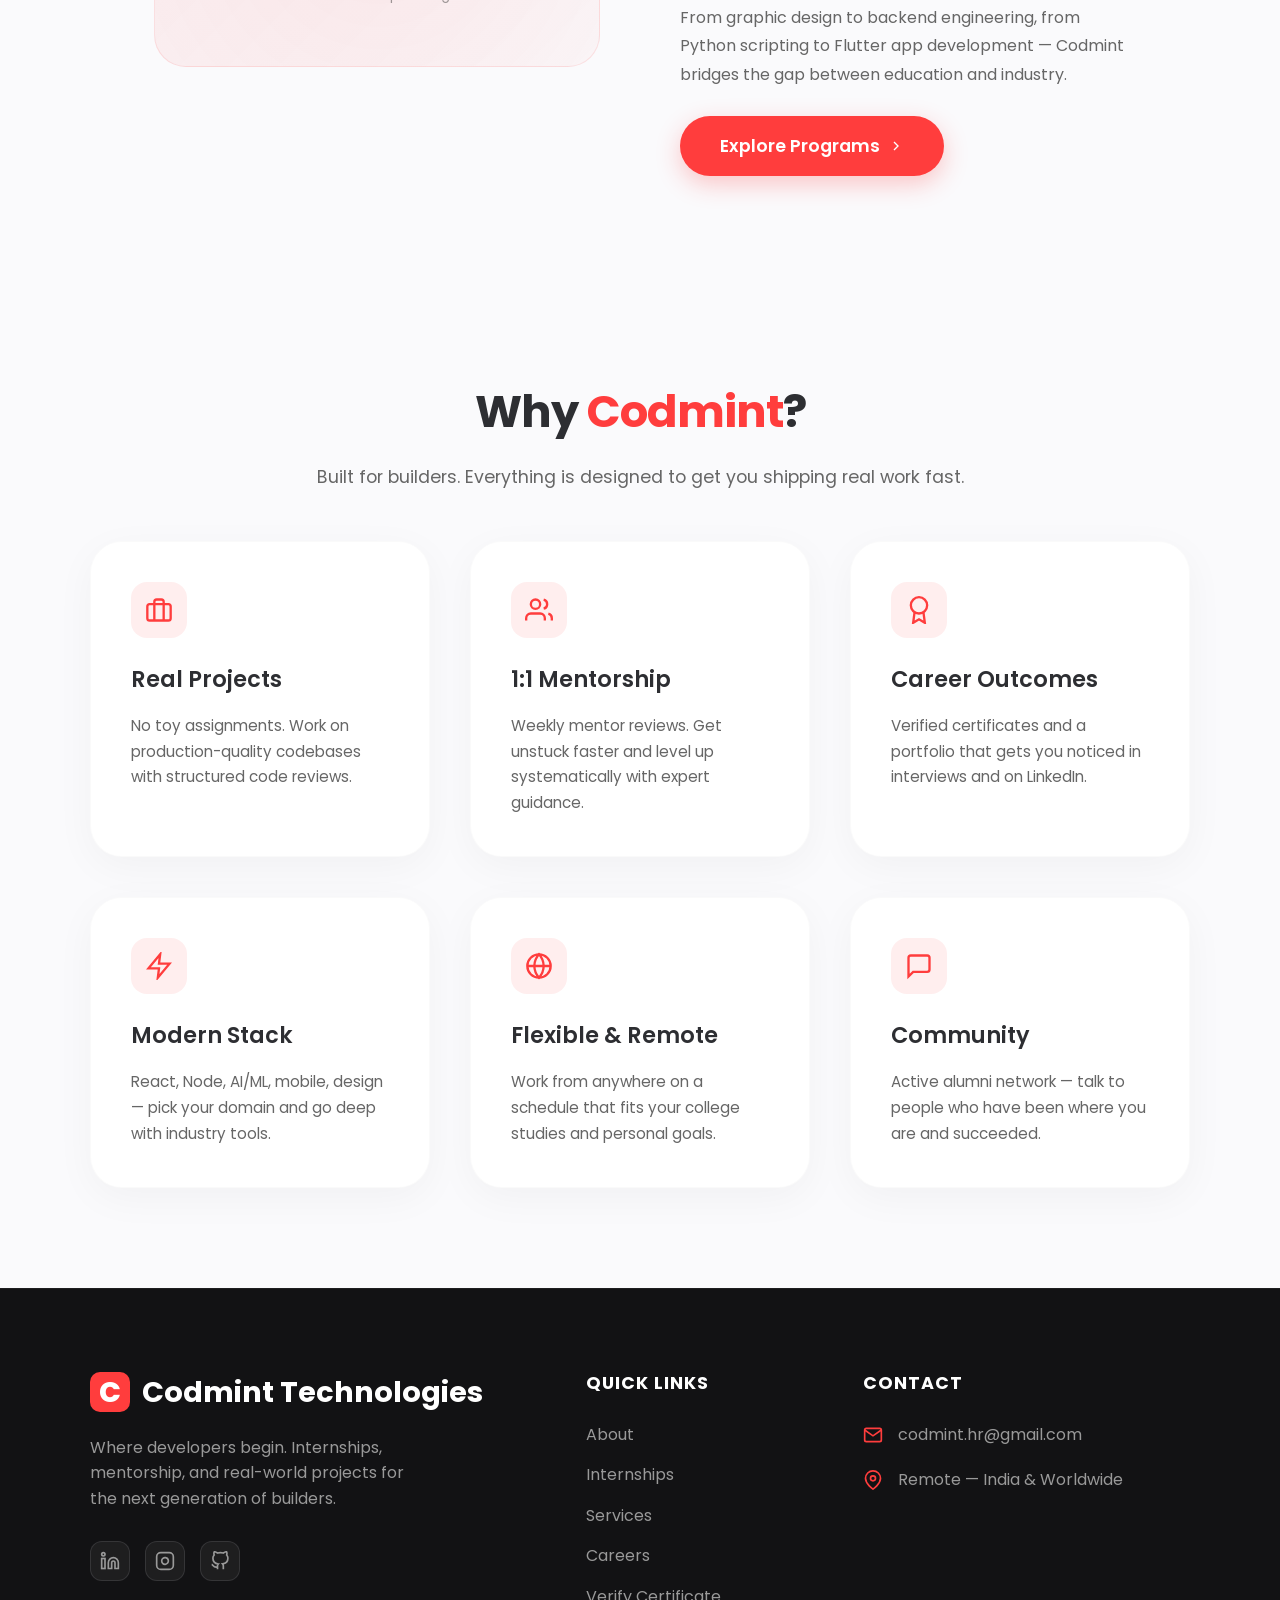
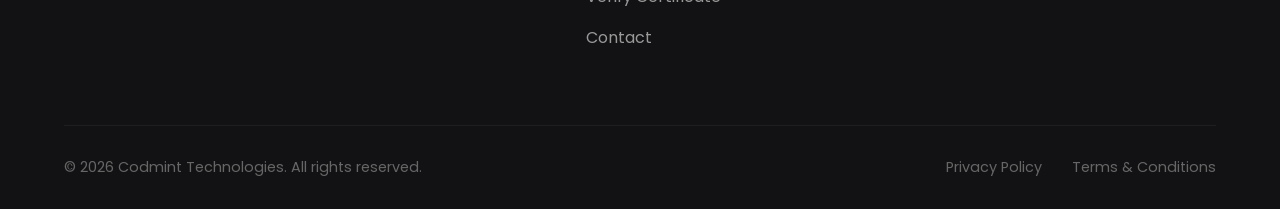
==== commit b82dea75: "feat: major platform update — new domains, about page, milestones, certificate verification with rea" ====
--- a/about.html
+++ b/about.html
@@ -1,21 +1,44 @@
 <!DOCTYPE html>
 <html lang="en">
-
 <head>
     <meta charset="UTF-8">
     <meta name="viewport" content="width=device-width, initial-scale=1.0">
-    <title>Codmint Technologies | Where Developers Begin</title>
-    <!-- Modern Typography: Poppins -->
+    <title>About Us | Codmint Technologies</title>
+    <meta name="description" content="Learn about Codmint Technologies — who we are, our mission, milestones, and the team building the next generation of tech leaders.">
     <link href="https://fonts.googleapis.com/css2?family=Poppins:wght@400;500;600;700&display=swap" rel="stylesheet">
     <link rel="stylesheet" href="css/style.css">
+    <style>
+        .about-hero { padding: 140px 5% 80px; max-width: 1100px; margin: 0 auto; }
+        .about-hero h1 { font-size: 4rem; font-weight: 800; letter-spacing: -2px; color: var(--primary-dark); margin-bottom: 20px; }
+        .about-hero p { font-size: 1.15rem; color: #666; max-width: 620px; line-height: 1.8; }
+        .milestones { background: #121214; padding: 80px 5%; }
+        .milestones-inner { max-width: 1100px; margin: 0 auto; }
+        .milestones h2 { color: #fff; font-size: 2.4rem; font-weight: 700; letter-spacing: -1px; margin-bottom: 50px; }
+        .milestones-grid { display: grid; grid-template-columns: repeat(auto-fit, minmax(200px,1fr)); gap: 30px; }
+        .milestone-item { background: rgba(255,255,255,0.05); border: 1px solid rgba(255,255,255,0.08); border-radius: 20px; padding: 30px 24px; transition: all 0.3s; }
+        .milestone-item:hover { border-color: rgba(255,61,61,0.3); transform: translateY(-4px); }
+        .milestone-item .num { font-size: 2.8rem; font-weight: 800; color: var(--primary-red); line-height: 1; margin-bottom: 8px; }
+        .milestone-item .label { font-size: 0.9rem; color: rgba(255,255,255,0.6); font-weight: 500; }
+        .story-section { padding: 100px 5%; max-width: 1100px; margin: 0 auto; display: grid; grid-template-columns: 1fr 1fr; gap: 80px; align-items: center; }
+        .story-visual { background: linear-gradient(135deg, rgba(255,61,61,0.08), rgba(255,61,61,0.02)); border: 1px solid rgba(255,61,61,0.12); border-radius: 32px; padding: 60px 40px; text-align: center; position: relative; overflow: hidden; }
+        .story-visual::before { content: ''; position: absolute; top: -50%; right: -50%; width: 200%; height: 200%; background: radial-gradient(circle, rgba(255,61,61,0.06) 0%, transparent 60%); }
+        .brand-logo-large { font-size: 6rem; font-weight: 900; color: var(--primary-red); line-height: 1; letter-spacing: -4px; display: block; margin-bottom: 16px; }
+        .brand-tagline { font-size: 1rem; color: #888; font-weight: 500; letter-spacing: 2px; text-transform: uppercase; }
+        .story-text h2 { font-size: 2.4rem; font-weight: 700; color: var(--dark-grey); letter-spacing: -1px; margin-bottom: 20px; }
+        .story-text p { color: #666; line-height: 1.8; margin-bottom: 16px; font-size: 1rem; }
+        .values-section { background: var(--bg-light); padding: 100px 5%; }
+        .values-inner { max-width: 1100px; margin: 0 auto; }
+        .values-inner .section-header { margin-bottom: 50px; }
+        @media(max-width:768px) {
+            .about-hero h1 { font-size: 2.6rem; }
+            .story-section { grid-template-columns: 1fr; gap: 40px; }
+        }
+    </style>
 </head>
-
 <body>
-
-    <!-- Glassmorphism Sticky Navigation -->
     <header id="main-header">
-        <a href="#" class="logo" style="display: flex; align-items: center; gap: 8px;">
-            <div style="background-color: var(--primary-red); color: white; width: 32px; height: 32px; border-radius: 8px; display: flex; align-items: center; justify-content: center; font-weight: bold; font-size: 1.2rem;">C</div>
+        <a href="index.html" class="logo" style="display:flex;align-items:center;gap:8px;">
+            <div style="background-color:var(--primary-red);color:white;width:32px;height:32px;border-radius:8px;display:flex;align-items:center;justify-content:center;font-weight:bold;font-size:1.2rem;">C</div>
             Codmint
         </a>
         <nav class="main-nav">
@@ -25,82 +48,143 @@
             <a href="services.html">Services</a>
             <a href="careers.html">Careers</a>
             <a href="contact.html">Contact</a>
+            <a href="admin.html" style="color:var(--primary-red);font-weight:600;">Admin</a>
         </nav>
-        <div class="header-actions" style="display: flex; align-items: center; gap: 15px;">
-            <a href="verify.html" class="nav-btn verify-btn" style="display: flex; align-items: center; gap: 6px; border: 1px solid #EAEAEA; background: var(--white); text-decoration: none;">
-                <svg width="16" height="16" viewBox="0 0 24 24" fill="none" stroke="currentColor" stroke-width="2" stroke-linecap="round" stroke-linejoin="round"><path d="M22 11.08V12a10 10 0 1 1-5.93-9.14"></path><polyline points="22 4 12 14.01 9 11.01"></polyline></svg>
+        <div class="header-actions" style="display:flex;align-items:center;gap:15px;">
+            <a href="verify.html" class="nav-btn verify-btn" style="display:flex;align-items:center;gap:6px;border:1px solid #EAEAEA;background:var(--white);text-decoration:none;">
+                <svg width="16" height="16" viewBox="0 0 24 24" fill="none" stroke="currentColor" stroke-width="2"><path d="M22 11.08V12a10 10 0 1 1-5.93-9.14"></path><polyline points="22 4 12 14.01 9 11.01"></polyline></svg>
                 <span class="btn-text">Verify Certificate</span>
             </a>
-            <button id="login-btn" class="nav-btn" style="padding: 8px 20px; font-size: 0.95rem;">Log In</button>
-            <button id="register-btn" class="cta-btn" style="padding: 8px 20px; font-size: 0.95rem;">Sign Up</button>
-            <span id="user-display" style="display: none; font-weight: 600; color: var(--primary-red);"></span>
-            <button id="logout-btn" class="nav-btn" style="display: none;">Log Out</button>
+            <button id="login-btn" class="nav-btn" style="padding:8px 20px;font-size:0.95rem;">Log In</button>
+            <button id="register-btn" class="cta-btn" style="padding:8px 20px;font-size:0.95rem;">Sign Up</button>
+            <span id="user-display" style="display:none;font-weight:600;color:var(--primary-red);"></span>
+            <button id="logout-btn" class="nav-btn" style="display:none;">Log Out</button>
             <button class="mobile-menu-btn" id="mobile-menu-btn" aria-label="Toggle Menu">
-                <svg width="24" height="24" viewBox="0 0 24 24" fill="none" stroke="currentColor" stroke-width="2" stroke-linecap="round" stroke-linejoin="round"><line x1="3" y1="12" x2="21" y2="12"></line><line x1="3" y1="6" x2="21" y2="6"></line><line x1="3" y1="18" x2="21" y2="18"></line></svg>
+                <svg width="24" height="24" viewBox="0 0 24 24" fill="none" stroke="currentColor" stroke-width="2"><line x1="3" y1="12" x2="21" y2="12"></line><line x1="3" y1="6" x2="21" y2="6"></line><line x1="3" y1="18" x2="21" y2="18"></line></svg>
             </button>
         </div>
     </header>
 
-    
-    <div style="padding-top: 60px; min-height: 70vh;">
-        <section id="why-codmint" class="domains-section" style="background-color: var(--white); padding-top: 80px;">
-        <div class="section-header fade-in-up">
-            <h2>Why Codmint</h2>
-            <p>Built for builders. Everything is designed to get you shipping real work fast.</p>
-        </div>
-
-        <div class="card-grid">
-            <div class="card scroll-reveal">
-                <div class="card-icon">🚀</div>
-                <h3>Real projects</h3>
-                <p>No toy assignments. Work on production-quality codebases with reviews.</p>
-            </div>
-            <div class="card scroll-reveal">
-                <div class="card-icon">🤝</div>
-                <h3>1:1 mentorship</h3>
-                <p>Weekly mentor reviews. Get unstuck faster and level up systematically.</p>
-            </div>
-            <div class="card scroll-reveal">
-                <div class="card-icon">🎯</div>
-                <h3>Career outcomes</h3>
-                <p>Verified certificates and a portfolio that gets you to the interview.</p>
-            </div>
-            <div class="card scroll-reveal">
-                <div class="card-icon">⚡</div>
-                <h3>Modern stack</h3>
-                <p>React, Node, AI, mobile, design — pick your domain and go deep.</p>
-            </div>
-            <div class="card scroll-reveal">
-                <div class="card-icon">🌍</div>
-                <h3>Flexible & remote</h3>
-                <p>Work from anywhere on a schedule that fits your studies.</p>
-            </div>
-            <div class="card scroll-reveal">
-                <div class="card-icon">💬</div>
-                <h3>Community</h3>
-                <p>Active alumni network — talk to people who've been where you are.</p>
+    <!-- Hero -->
+    <div class="about-hero fade-in-up">
+        <p style="color:var(--primary-red);font-weight:700;letter-spacing:2px;font-size:0.85rem;text-transform:uppercase;margin-bottom:14px;">Who We Are</p>
+        <h1>Built for the <span class="text-red">next</span><br>generation.</h1>
+        <p>Codmint Technologies is an internship-first platform helping students and fresh graduates break into the tech industry through real projects, expert mentors, and verified credentials.</p>
+    </div>
+
+    <!-- Milestones -->
+    <section class="milestones">
+        <div class="milestones-inner scroll-reveal">
+            <h2>Our <span style="color:var(--primary-red);">Milestones</span></h2>
+            <div class="milestones-grid">
+                <div class="milestone-item">
+                    <div class="num">8+</div>
+                    <div class="label">Internship Domains</div>
+                </div>
+                <div class="milestone-item">
+                    <div class="num">1,240+</div>
+                    <div class="label">Projects Shipped</div>
+                </div>
+                <div class="milestone-item">
+                    <div class="num">860+</div>
+                    <div class="label">Certificates Issued</div>
+                </div>
+                <div class="milestone-item">
+                    <div class="num">49/50</div>
+                    <div class="label">Average Rating</div>
+                </div>
+                <div class="milestone-item">
+                    <div class="num">100%</div>
+                    <div class="label">Remote &amp; Flexible</div>
+                </div>
             </div>
         </div>
     </section>
-    </div>
+
+    <!-- Story -->
+    <section>
+        <div class="story-section scroll-reveal">
+            <div class="story-visual">
+                <span class="brand-logo-large">C</span>
+                <div class="brand-tagline">Codmint Technologies</div>
+                <p style="color:#999;font-size:0.85rem;margin-top:16px;margin-bottom:0;">Where Developers Begin</p>
+            </div>
+            <div class="story-text">
+                <h2>Our <span class="text-red">Story</span></h2>
+                <p>Codmint was born from a simple observation — too many talented students graduate without any real-world experience. Interviews ask for portfolios that no one ever helped them build.</p>
+                <p>We set out to fix that. We designed an internship platform that gives every applicant a structured domain, real project tasks, mentor guidance, and a verifiable certificate upon completion.</p>
+                <p>From graphic design to backend engineering, from Python scripting to Flutter app development — Codmint bridges the gap between education and industry.</p>
+                <a href="internships.html" class="cta-btn" style="display:inline-flex;align-items:center;gap:8px;margin-top:10px;">
+                    Explore Programs
+                    <svg width="16" height="16" viewBox="0 0 24 24" fill="none" stroke="currentColor" stroke-width="2"><polyline points="9 18 15 12 9 6"></polyline></svg>
+                </a>
+            </div>
+        </div>
+    </section>
+
+    <!-- Values / Why Codmint -->
+    <section class="values-section">
+        <div class="values-inner">
+            <div class="section-header scroll-reveal">
+                <h2>Why <span class="text-red">Codmint</span>?</h2>
+                <p>Built for builders. Everything is designed to get you shipping real work fast.</p>
+            </div>
+            <div class="card-grid">
+                <div class="card scroll-reveal">
+                    <div class="card-icon">
+                        <svg width="28" height="28" viewBox="0 0 24 24" fill="none" stroke="currentColor" stroke-width="2"><rect x="2" y="7" width="20" height="14" rx="2"></rect><path d="M16 21V5a2 2 0 0 0-2-2h-4a2 2 0 0 0-2 2v16"></path></svg>
+                    </div>
+                    <h3>Real Projects</h3>
+                    <p>No toy assignments. Work on production-quality codebases with structured code reviews.</p>
+                </div>
+                <div class="card scroll-reveal">
+                    <div class="card-icon">
+                        <svg width="28" height="28" viewBox="0 0 24 24" fill="none" stroke="currentColor" stroke-width="2"><path d="M17 21v-2a4 4 0 0 0-4-4H5a4 4 0 0 0-4 4v2"></path><circle cx="9" cy="7" r="4"></circle><path d="M23 21v-2a4 4 0 0 0-3-3.87"></path><path d="M16 3.13a4 4 0 0 1 0 7.75"></path></svg>
+                    </div>
+                    <h3>1:1 Mentorship</h3>
+                    <p>Weekly mentor reviews. Get unstuck faster and level up systematically with expert guidance.</p>
+                </div>
+                <div class="card scroll-reveal">
+                    <div class="card-icon">
+                        <svg width="28" height="28" viewBox="0 0 24 24" fill="none" stroke="currentColor" stroke-width="2"><circle cx="12" cy="8" r="7"></circle><polyline points="8.21 13.89 7 23 12 20 17 23 15.79 13.88"></polyline></svg>
+                    </div>
+                    <h3>Career Outcomes</h3>
+                    <p>Verified certificates and a portfolio that gets you noticed in interviews and on LinkedIn.</p>
+                </div>
+                <div class="card scroll-reveal">
+                    <div class="card-icon">
+                        <svg width="28" height="28" viewBox="0 0 24 24" fill="none" stroke="currentColor" stroke-width="2"><polygon points="13 2 3 14 12 14 11 22 21 10 12 10 13 2"></polygon></svg>
+                    </div>
+                    <h3>Modern Stack</h3>
+                    <p>React, Node, AI/ML, mobile, design — pick your domain and go deep with industry tools.</p>
+                </div>
+                <div class="card scroll-reveal">
+                    <div class="card-icon">
+                        <svg width="28" height="28" viewBox="0 0 24 24" fill="none" stroke="currentColor" stroke-width="2"><circle cx="12" cy="12" r="10"></circle><line x1="2" y1="12" x2="22" y2="12"></line><path d="M12 2a15.3 15.3 0 0 1 4 10 15.3 15.3 0 0 1-4 10 15.3 15.3 0 0 1-4-10 15.3 15.3 0 0 1 4-10z"></path></svg>
+                    </div>
+                    <h3>Flexible &amp; Remote</h3>
+                    <p>Work from anywhere on a schedule that fits your college studies and personal goals.</p>
+                </div>
+                <div class="card scroll-reveal">
+                    <div class="card-icon">
+                        <svg width="28" height="28" viewBox="0 0 24 24" fill="none" stroke="currentColor" stroke-width="2"><path d="M21 15a2 2 0 0 1-2 2H7l-4 4V5a2 2 0 0 1 2-2h14a2 2 0 0 1 2 2z"></path></svg>
+                    </div>
+                    <h3>Community</h3>
+                    <p>Active alumni network — talk to people who have been where you are and succeeded.</p>
+                </div>
+            </div>
+        </div>
+    </section>
+
     <footer id="contact">
         <div class="footer-container">
             <div class="footer-brand">
                 <h3><div class="logo-icon">C</div> Codmint Technologies</h3>
                 <p>Where developers begin. Internships, mentorship, and real-world projects for the next generation of builders.</p>
                 <div class="social-links">
-                    <a href="#" class="social-icon" aria-label="LinkedIn">
-                        <svg width="20" height="20" viewBox="0 0 24 24" fill="none" stroke="currentColor" stroke-width="2" stroke-linecap="round" stroke-linejoin="round"><path d="M16 8a6 6 0 0 1 6 6v7h-4v-7a2 2 0 0 0-2-2 2 2 0 0 0-2 2v7h-4v-7a6 6 0 0 1 6-6z"></path><rect x="2" y="9" width="4" height="12"></rect><circle cx="4" cy="4" r="2"></circle></svg>
-                    </a>
-                    <a href="#" class="social-icon" aria-label="Instagram">
-                        <svg width="20" height="20" viewBox="0 0 24 24" fill="none" stroke="currentColor" stroke-width="2" stroke-linecap="round" stroke-linejoin="round"><rect x="2" y="2" width="20" height="20" rx="5" ry="5"></rect><path d="M16 11.37A4 4 0 1 1 12.63 8 4 4 0 0 1 16 11.37z"></path><line x1="17.5" y1="6.5" x2="17.51" y2="6.5"></line></svg>
-                    </a>
-                    <a href="#" class="social-icon" aria-label="Twitter">
-                        <svg width="20" height="20" viewBox="0 0 24 24" fill="none" stroke="currentColor" stroke-width="2" stroke-linecap="round" stroke-linejoin="round"><path d="M23 3a10.9 10.9 0 0 1-3.14 1.53 4.48 4.48 0 0 0-7.86 3v1A10.66 10.66 0 0 1 3 4s-4 9 5 13a11.64 11.64 0 0 1-7 2c9 5 20 0 20-11.5a4.5 4.5 0 0 0-.08-.83A7.72 7.72 0 0 0 23 3z"></path></svg>
-                    </a>
-                    <a href="#" class="social-icon" aria-label="GitHub">
-                        <svg width="20" height="20" viewBox="0 0 24 24" fill="none" stroke="currentColor" stroke-width="2" stroke-linecap="round" stroke-linejoin="round"><path d="M9 19c-5 1.5-5-2.5-7-3m14 6v-3.87a3.37 3.37 0 0 0-.94-2.61c3.14-.35 6.44-1.54 6.44-7A5.44 5.44 0 0 0 20 4.77 5.07 5.07 0 0 0 19.91 1S18.73.65 16 2.48a13.38 13.38 0 0 0-7 0C6.27.65 5.09 1 5.09 1A5.07 5.07 0 0 0 5 4.77a5.44 5.44 0 0 0-1.5 3.78c0 5.42 3.3 6.61 6.44 7A3.37 3.37 0 0 0 9 18.13V22"></path></svg>
-                    </a>
+                    <a href="#" class="social-icon" aria-label="LinkedIn"><svg width="20" height="20" viewBox="0 0 24 24" fill="none" stroke="currentColor" stroke-width="2"><path d="M16 8a6 6 0 0 1 6 6v7h-4v-7a2 2 0 0 0-2-2 2 2 0 0 0-2 2v7h-4v-7a6 6 0 0 1 6-6z"></path><rect x="2" y="9" width="4" height="12"></rect><circle cx="4" cy="4" r="2"></circle></svg></a>
+                    <a href="#" class="social-icon" aria-label="Instagram"><svg width="20" height="20" viewBox="0 0 24 24" fill="none" stroke="currentColor" stroke-width="2"><rect x="2" y="2" width="20" height="20" rx="5" ry="5"></rect><path d="M16 11.37A4 4 0 1 1 12.63 8 4 4 0 0 1 16 11.37z"></path><line x1="17.5" y1="6.5" x2="17.51" y2="6.5"></line></svg></a>
+                    <a href="#" class="social-icon" aria-label="GitHub"><svg width="20" height="20" viewBox="0 0 24 24" fill="none" stroke="currentColor" stroke-width="2"><path d="M9 19c-5 1.5-5-2.5-7-3m14 6v-3.87a3.37 3.37 0 0 0-.94-2.61c3.14-.35 6.44-1.54 6.44-7A5.44 5.44 0 0 0 20 4.77 5.07 5.07 0 0 0 19.91 1S18.73.65 16 2.48a13.38 13.38 0 0 0-7 0C6.27.65 5.09 1 5.09 1A5.07 5.07 0 0 0 5 4.77a5.44 5.44 0 0 0-1.5 3.78c0 5.42 3.3 6.61 6.44 7A3.37 3.37 0 0 0 9 18.13V22"></path></svg></a>
                 </div>
             </div>
             <div class="footer-links">
@@ -110,132 +194,29 @@
                     <li><a href="internships.html">Internships</a></li>
                     <li><a href="services.html">Services</a></li>
                     <li><a href="careers.html">Careers</a></li>
-                    <li><a href="index.html#verify">Verify Certificate</a></li>
+                    <li><a href="verify.html">Verify Certificate</a></li>
                     <li><a href="contact.html">Contact</a></li>
                 </ul>
             </div>
             <div class="footer-contact">
                 <h4>Contact</h4>
-                <div class="contact-item">
-                    <svg width="20" height="20" viewBox="0 0 24 24" fill="none" stroke="currentColor" stroke-width="2" stroke-linecap="round" stroke-linejoin="round"><path d="M4 4h16c1.1 0 2 .9 2 2v12c0 1.1-.9 2-2 2H4c-1.1 0-2-.9-2-2V6c0-1.1.9-2 2-2z"></path><polyline points="22,6 12,13 2,6"></polyline></svg>
-                    <p>codmint.hr@gmail.com</p>
-                </div>
-                <div class="contact-item">
-                    <svg width="20" height="20" viewBox="0 0 24 24" fill="none" stroke="currentColor" stroke-width="2" stroke-linecap="round" stroke-linejoin="round"><path d="M21 10c0 7-9 13-9 13s-9-6-9-13a9 9 0 0 1 18 0z"></path><circle cx="12" cy="10" r="3"></circle></svg>
-                    <p>Remote — India & Worldwide</p>
-                </div>
+                <div class="contact-item"><svg width="20" height="20" viewBox="0 0 24 24" fill="none" stroke="currentColor" stroke-width="2"><path d="M4 4h16c1.1 0 2 .9 2 2v12c0 1.1-.9 2-2 2H4c-1.1 0-2-.9-2-2V6c0-1.1.9-2 2-2z"></path><polyline points="22,6 12,13 2,6"></polyline></svg><p>codmint.hr@gmail.com</p></div>
+                <div class="contact-item"><svg width="20" height="20" viewBox="0 0 24 24" fill="none" stroke="currentColor" stroke-width="2"><path d="M21 10c0 7-9 13-9 13s-9-6-9-13a9 9 0 0 1 18 0z"></path><circle cx="12" cy="10" r="3"></circle></svg><p>Remote — India &amp; Worldwide</p></div>
             </div>
         </div>
         <div class="footer-bottom">
             <p>&copy; 2026 Codmint Technologies. All rights reserved.</p>
-            <div class="footer-legal">
-                <a href="#">Privacy Policy</a>
-                <a href="#">Terms & Conditions</a>
-            </div>
+            <div class="footer-legal"><a href="#">Privacy Policy</a><a href="#">Terms &amp; Conditions</a></div>
         </div>
     </footer>
 
-    <!-- Professional Login Modal -->
-    <div id="login-modal" class="modal">
-        <div class="modal-content">
-            <span class="close-btn" id="login-close">&times;</span>
-            <h2>Welcome Back</h2>
-            <p>Log in to access your dashboard</p>
-            <form id="login-form" class="login-form" autocomplete="off">
-                <div class="input-group">
-                    <label for="email">Email Address</label>
-                    <input type="email" id="email" placeholder="name@example.com" required autocomplete="off">
-                </div>
-                <div class="input-group">
-                    <label for="password">Password</label>
-                    <input type="password" id="password" placeholder="••••••••" required autocomplete="new-password">
-                </div>
-                <div class="form-options">
-                    <label><input type="checkbox" id="remember-me"> Remember me</label>
-                    <a href="#" class="forgot-pwd">Forgot Password?</a>
-                </div>
-                <button type="submit" class="cta-btn login-submit">Log In</button>
-            </form>
-            <p class="signup-link">Don't have an account? <a href="#" id="switch-to-register">Sign up</a></p>
-        </div>
-    </div>
-
-    <!-- Professional Register Modal -->
-    <div id="register-modal" class="modal">
-        <div class="modal-content">
-            <span class="close-btn" id="register-close">&times;</span>
-            <h2>Create Account</h2>
-            <p>Join Codmint Technologies today</p>
-            <form id="register-form" class="login-form" autocomplete="off">
-                <div class="input-group">
-                    <label for="reg-name">Full Name</label>
-                    <input type="text" id="reg-name" placeholder="John Doe" required minlength="3" autocomplete="off">
-                </div>
-                <div class="input-group">
-                    <label for="reg-email">Email Address</label>
-                    <input type="email" id="reg-email" placeholder="name@example.com" required autocomplete="off">
-                </div>
-                <div class="input-group">
-                    <label for="reg-password">Password</label>
-                    <input type="password" id="reg-password" placeholder="••••••••" required minlength="6"
-                        autocomplete="new-password">
-                </div>
-                <div class="input-group">
-                    <label for="reg-confirm">Confirm Password</label>
-                    <input type="password" id="reg-confirm" placeholder="••••••••" required minlength="6"
-                        autocomplete="new-password">
-                </div>
-                <p id="reg-error" style="color: red; font-size: 0.85rem; margin-bottom: 10px; display: none;">Passwords
-                    do not match.</p>
-                <button type="submit" class="cta-btn login-submit">Create Account</button>
-            </form>
-            <p class="signup-link">Already have an account? <a href="#" id="switch-to-login">Log In</a></p>
-        </div>
-    </div>
-
-    <!-- Professional Apply Modal -->
-    <div id="apply-modal" class="modal">
-        <div class="modal-content" style="max-height: 90vh; overflow-y: auto;">
-            <span class="close-btn" id="apply-close">&times;</span>
-            <h2>Apply for Internship</h2>
-            <p>Take the first step towards your tech career.</p>
-            <form id="apply-form" class="login-form" autocomplete="off">
-                <div class="input-group">
-                    <label for="apply-domain">Selected Domain</label>
-                    <input type="text" id="apply-domain" readonly
-                        style="background-color: #f5f5f5; color: #888; cursor: not-allowed;">
-                </div>
-                <div class="input-group">
-                    <label for="apply-name">Full Name</label>
-                    <input type="text" id="apply-name" placeholder="John Doe" required autocomplete="off">
-                </div>
-                <div class="input-group">
-                    <label for="apply-email">Email Address</label>
-                    <input type="email" id="apply-email" placeholder="name@example.com" required autocomplete="off">
-                </div>
-                <div class="input-group">
-                    <label for="apply-phone">Phone Number</label>
-                    <input type="tel" id="apply-phone" placeholder="9876543210" required autocomplete="off"
-                        maxlength="10" minlength="10" pattern="[0-9]{10}"
-                        oninput="this.value = this.value.replace(/[^0-9]/g, '')">
-                </div>
-                <p id="apply-phone-error" style="color: red; font-size: 0.85rem; margin-bottom: 10px; display: none;">
-                    Please enter a valid 10-digit phone number.</p>
-                <div class="input-group">
-                    <label for="apply-resume">Resume/CV Link (Google Drive, Dropbox, etc.)</label>
-                    <input type="url" id="apply-resume" placeholder="https://..." required autocomplete="off">
-                </div>
-                <div class="input-group">
-                    <label for="apply-cover">Cover Letter (Optional)</label>
-                    <textarea id="apply-cover" rows="3" placeholder="Why are you a good fit for this role?"
-                        style="width: 100%; padding: 14px 20px; border: 2px solid #EAEAEA; border-radius: 12px; font-family: inherit; font-size: 1rem; resize: vertical; outline: none; transition: var(--transition-smooth);"></textarea>
-                </div>
-                <button type="submit" class="cta-btn login-submit" style="margin-top: 10px;">Submit Application</button>
-            </form>
-        </div>
-    </div>
+    <!-- Login Modal -->
+    <div id="login-modal" class="modal"><div class="modal-content"><span class="close-btn" id="login-close">&times;</span><h2>Welcome Back</h2><p>Log in to access your dashboard</p><form id="login-form" class="login-form" autocomplete="off"><div class="input-group"><label for="email">Email Address</label><input type="email" id="email" placeholder="name@example.com" required autocomplete="off"></div><div class="input-group"><label for="password">Password</label><input type="password" id="password" placeholder="••••••••" required autocomplete="new-password"></div><div class="form-options"><label><input type="checkbox" id="remember-me"> Remember me</label><a href="#" class="forgot-pwd">Forgot Password?</a></div><p id="login-error" style="color:red;font-size:0.85rem;margin-bottom:10px;display:none;">Invalid email or password.</p><button type="submit" class="cta-btn login-submit">Log In</button></form><p class="signup-link">Don't have an account? <a href="#" id="switch-to-register">Sign up</a></p></div></div>
+    <!-- Register Modal -->
+    <div id="register-modal" class="modal"><div class="modal-content"><span class="close-btn" id="register-close">&times;</span><h2>Create Account</h2><p>Join Codmint Technologies today</p><form id="register-form" class="login-form" autocomplete="off"><div class="input-group"><label for="reg-name">Full Name</label><input type="text" id="reg-name" placeholder="John Doe" required minlength="3" autocomplete="off"></div><div class="input-group"><label for="reg-email">Email Address</label><input type="email" id="reg-email" placeholder="name@example.com" required autocomplete="off"></div><div class="input-group"><label for="reg-password">Password</label><input type="password" id="reg-password" placeholder="••••••••" required minlength="6" autocomplete="new-password"></div><div class="input-group"><label for="reg-confirm">Confirm Password</label><input type="password" id="reg-confirm" placeholder="••••••••" required minlength="6" autocomplete="new-password"></div><p id="reg-error" style="color:red;font-size:0.85rem;margin-bottom:10px;display:none;">Passwords do not match.</p><button type="submit" class="cta-btn login-submit">Create Account</button></form><p class="signup-link">Already have an account? <a href="#" id="switch-to-login">Log In</a></p></div></div>
+    <!-- Apply Modal -->
+    <div id="apply-modal" class="modal"><div class="modal-content" style="max-height:90vh;overflow-y:auto;"><span class="close-btn" id="apply-close">&times;</span><h2>Apply for Internship</h2><p>Take the first step towards your tech career.</p><form id="apply-form" class="login-form" autocomplete="off"><div class="input-group"><label for="apply-domain">Selected Domain</label><input type="text" id="apply-domain" readonly style="background-color:#f5f5f5;color:#888;cursor:not-allowed;"></div><div class="input-group"><label for="apply-name">Full Name</label><input type="text" id="apply-name" placeholder="John Doe" required autocomplete="off"></div><div class="input-group"><label for="apply-email">Email Address</label><input type="email" id="apply-email" placeholder="name@example.com" required autocomplete="off"></div><div class="input-group"><label for="apply-phone">Phone Number</label><input type="tel" id="apply-phone" placeholder="9876543210" required maxlength="10" minlength="10" pattern="[0-9]{10}" oninput="this.value=this.value.replace(/[^0-9]/g,'')"></div><p id="apply-phone-error" style="color:red;font-size:0.85rem;margin-bottom:10px;display:none;">Please enter a valid 10-digit phone number.</p><div class="input-group"><label for="apply-resume">Resume/CV Link</label><input type="url" id="apply-resume" placeholder="https://..." required autocomplete="off"></div><div class="input-group"><label for="apply-cover">Cover Letter (Optional)</label><textarea id="apply-cover" rows="3" style="width:100%;padding:14px 20px;border:2px solid #EAEAEA;border-radius:12px;font-family:inherit;font-size:1rem;resize:vertical;outline:none;"></textarea></div><button type="submit" class="cta-btn login-submit" style="margin-top:10px;">Submit Application</button></form></div></div>
 
     <script src="js/main.js"></script>
 </body>
-
 </html>
--- a/css/style.css
+++ b/css/style.css
@@ -25,6 +25,7 @@
         opacity: 0;
         transform: translateY(30px);
     }
+
     to {
         opacity: 1;
         transform: translateY(0);
@@ -36,6 +37,7 @@
         opacity: 0;
         transform: translateX(-30px);
     }
+
     to {
         opacity: 1;
         transform: translateX(0);
@@ -47,6 +49,7 @@
         opacity: 0;
         transform: scale(0.9);
     }
+
     to {
         opacity: 1;
         transform: scale(1);
@@ -54,9 +57,17 @@
 }
 
 @keyframes float {
-    0% { transform: translateY(0px); }
-    50% { transform: translateY(-10px); }
-    100% { transform: translateY(0px); }
+    0% {
+        transform: translateY(0px);
+    }
+
+    50% {
+        transform: translateY(-10px);
+    }
+
+    100% {
+        transform: translateY(0px);
+    }
 }
 
 .fade-in-up {
@@ -84,17 +95,44 @@
 }
 
 /* Staggered reveal for grid items */
-.card-grid .scroll-reveal:nth-child(1) { transition-delay: 0.1s; }
-.card-grid .scroll-reveal:nth-child(2) { transition-delay: 0.2s; }
-.card-grid .scroll-reveal:nth-child(3) { transition-delay: 0.3s; }
-.card-grid .scroll-reveal:nth-child(4) { transition-delay: 0.4s; }
-.card-grid .scroll-reveal:nth-child(5) { transition-delay: 0.5s; }
-.card-grid .scroll-reveal:nth-child(6) { transition-delay: 0.6s; }
+.card-grid .scroll-reveal:nth-child(1) {
+    transition-delay: 0.1s;
+}
+
+.card-grid .scroll-reveal:nth-child(2) {
+    transition-delay: 0.2s;
+}
+
+.card-grid .scroll-reveal:nth-child(3) {
+    transition-delay: 0.3s;
+}
+
+.card-grid .scroll-reveal:nth-child(4) {
+    transition-delay: 0.4s;
+}
+
+.card-grid .scroll-reveal:nth-child(5) {
+    transition-delay: 0.5s;
+}
+
+.card-grid .scroll-reveal:nth-child(6) {
+    transition-delay: 0.6s;
+}
 
 * {
     margin: 0;
     padding: 0;
     box-sizing: border-box;
+    -webkit-tap-highlight-color: transparent;
+}
+
+button, a, input, select, textarea {
+    outline: none;
+}
+
+button:focus-visible, a:focus-visible {
+    outline: 2px solid var(--primary-red);
+    outline-offset: 2px;
 }
 
 html {
@@ -147,7 +185,7 @@
 nav.main-nav {
     display: flex;
     align-items: center;
-    gap: 30px;
+    gap: 24px;
 }
 
 nav.main-nav a {
@@ -160,6 +198,19 @@
 
 nav.main-nav a:hover {
     color: var(--primary-red);
+}
+
+nav.main-nav a[href="admin.html"] {
+    color: var(--primary-red);
+    font-weight: 600;
+}
+
+nav.main-nav a[href="admin.html"]:hover {
+    color: #c41e1e;
+}
+
+.mobile-only-link {
+    display: none !important;
 }
 
 .nav-btn {
@@ -196,27 +247,162 @@
     }
 
     .mobile-menu-btn {
-        display: block;
-    }
-
+        display: block !important;
+        background: rgba(255, 255, 255, 0.8);
+        border: 1px solid rgba(0, 0, 0, 0.05);
+        color: var(--dark-grey);
+        cursor: pointer;
+        padding: 12px;
+        border-radius: 50%;
+        z-index: 1002;
+        transition: all 0.3s cubic-bezier(0.16, 1, 0.3, 1);
+        box-shadow: var(--shadow-soft);
+        display: flex;
+        align-items: center;
+        justify-content: center;
+    }
+
+    .mobile-menu-btn:hover {
+        background: rgba(255, 61, 61, 0.1);
+        border-color: rgba(255, 61, 61, 0.2);
+        color: var(--primary-red);
+        transform: scale(1.1);
+    }
+
+    .mobile-menu-btn.active {
+        background: #121216;
+        border-color: rgba(255, 255, 255, 0.1);
+        color: var(--white);
+        transform: rotate(90deg);
+    }
+
+    /* Premium Dark Slide-out Side Drawer Menu on Mobile */
     nav.main-nav {
         position: fixed;
         top: 0;
-        right: -100%;
-        width: 80%;
-        max-width: 300px;
+        right: -100%; /* Start offscreen dynamically */
+        width: max-content;
+        min-width: 280px;
+        max-width: 85%;
         height: 100vh;
-        background: var(--white);
+        overflow-y: auto; /* Allow scrolling if items overflow */
+        background: rgba(15, 15, 20, 0.97);
+        backdrop-filter: blur(30px) saturate(200%);
+        -webkit-backdrop-filter: blur(30px) saturate(200%);
+        border-left: 1px solid rgba(255, 255, 255, 0.08);
+        display: flex;
         flex-direction: column;
-        justify-content: center;
-        gap: 30px;
-        box-shadow: -10px 0 30px rgba(0, 0, 0, 0.05);
-        transition: 0.5s cubic-bezier(0.16, 1, 0.3, 1);
+        justify-content: flex-start;
+        padding: 65px 16px 20px;
+        gap: 5px;
         z-index: 1001;
+        box-shadow: -15px 0 45px rgba(0, 0, 0, 0.5);
+        transition: all 0.6s cubic-bezier(0.16, 1, 0.3, 1);
     }
 
     nav.main-nav.active {
         right: 0;
+        /* Slide in smoothly! */
+    }
+
+    /* Custom Drawer Logo Header inside Drawer (for premium brand identity) */
+    nav.main-nav::before {
+        content: "CODMINT PLATFORM";
+        font-size: 0.72rem;
+        font-weight: 700;
+        color: rgba(255, 255, 255, 0.4);
+        letter-spacing: 2px;
+        margin-bottom: 8px;
+        padding-left: 14px;
+        display: block;
+        text-transform: uppercase;
+    }
+
+    /* Drawer Links */
+    nav.main-nav a {
+        text-decoration: none;
+        color: rgba(255, 255, 255, 0.85);
+        font-weight: 600;
+        font-size: 0.92rem;
+        padding: 10px 16px;
+        border-radius: 10px;
+        transition: all 0.3s ease;
+        display: flex;
+        align-items: center;
+        gap: 10px;
+        background: rgba(255, 255, 255, 0.02);
+        border: 1px solid rgba(255, 255, 255, 0.04);
+        justify-content: flex-start;
+        width: 100%;
+        box-sizing: border-box;
+    }
+
+    nav.main-nav a:hover {
+        background: rgba(255, 61, 61, 0.12);
+        border-color: rgba(255, 61, 61, 0.3);
+        color: var(--white);
+        transform: translateX(6px);
+        box-shadow: 0 4px 20px rgba(255, 61, 61, 0.15);
+    }
+
+    /* Specific styling for the Log In and Sign Up buttons in the drawer to look professional */
+    nav.main-nav #nav-mobile-login,
+    nav.main-nav #nav-mobile-register,
+    nav.main-nav #nav-mobile-logout {
+        margin-top: 5px;
+        justify-content: center;
+        font-weight: 700;
+        letter-spacing: 0.5px;
+    }
+
+    nav.main-nav #nav-mobile-login {
+        background: rgba(255, 255, 255, 0.08);
+        border: 1px solid rgba(255, 255, 255, 0.15);
+        color: var(--white);
+    }
+
+    nav.main-nav #nav-mobile-login:hover {
+        background: rgba(255, 255, 255, 0.15);
+        transform: scale(1.02);
+    }
+
+    nav.main-nav #nav-mobile-register {
+        background: linear-gradient(135deg, #FF3D3D, #FF6B6B);
+        border: none;
+        color: var(--white);
+        box-shadow: 0 4px 15px rgba(255, 61, 61, 0.3);
+    }
+
+    nav.main-nav #nav-mobile-register:hover {
+        background: linear-gradient(135deg, #FF5252, #FF7F7F);
+        transform: scale(1.02) translateY(-2px);
+        box-shadow: 0 6px 20px rgba(255, 61, 61, 0.45);
+    }
+
+    nav.main-nav #nav-mobile-logout {
+        background: rgba(211, 47, 47, 0.1);
+        border: 1px solid rgba(211, 47, 47, 0.3);
+        color: #FF5252;
+    }
+
+    nav.main-nav #nav-mobile-logout:hover {
+        background: #D32F2F;
+        color: var(--white);
+        border-color: #D32F2F;
+    }
+
+    /* User profile greeting card inside the drawer */
+    nav.main-nav .user-greeting-mobile {
+        background: rgba(255, 61, 61, 0.08);
+        border: 1px solid rgba(255, 61, 61, 0.2);
+        color: #FF6B6B;
+        font-size: 0.88rem;
+        font-weight: 700;
+        padding: 10px 14px;
+        border-radius: 10px;
+        text-align: center;
+        margin-top: 8px;
+        display: block;
     }
 
     .btn-text {
@@ -238,7 +424,7 @@
 }
 
 .hero-container {
-    max-width: 1200px;
+    max-width: 1100px;
     margin: 0 auto;
     display: grid;
     grid-template-columns: 1fr 1fr;
@@ -681,7 +867,7 @@
 }
 
 .footer-container {
-    max-width: 1200px;
+    max-width: 1100px;
     margin: 0 auto;
     display: grid;
     grid-template-columns: 2fr 1fr 1.5fr;
@@ -743,7 +929,8 @@
     transform: translateY(-5px);
 }
 
-.footer-links h4, .footer-contact h4 {
+.footer-links h4,
+.footer-contact h4 {
     color: var(--white);
     font-size: 1.1rem;
     font-weight: 700;
@@ -823,7 +1010,7 @@
         grid-template-columns: 1fr;
         gap: 40px;
     }
-    
+
     .footer-bottom {
         flex-direction: column;
         gap: 20px;
@@ -1195,7 +1382,7 @@
     display: grid;
     grid-template-columns: repeat(auto-fit, minmax(300px, 1fr));
     gap: 30px;
-    max-width: 1200px;
+    max-width: 1100px;
     margin: 0 auto;
 }
 
@@ -1325,7 +1512,7 @@
     padding: 16px 24px;
     border-radius: 50px;
     border: 2px solid transparent;
-    box-shadow: 0 4px 15px rgba(0,0,0,0.03);
+    box-shadow: 0 4px 15px rgba(0, 0, 0, 0.03);
     outline: none;
     font-family: inherit;
 }
@@ -1338,6 +1525,7 @@
     .newsletter-form {
         flex-direction: column;
     }
+
     .newsletter-form button {
         width: 100%;
     }
@@ -1385,34 +1573,16 @@
     header {
         padding: 15px 5%;
     }
-    
-    .main-nav {
-        display: none; /* Hidden by default on mobile */
-        position: absolute;
-        top: 100%;
-        left: 0;
-        width: 100%;
-        background: rgba(255, 255, 255, 0.98);
-        flex-direction: column;
-        padding: 30px;
-        gap: 20px;
-        box-shadow: 0 10px 30px rgba(0,0,0,0.1);
-        backdrop-filter: blur(10px);
-    }
-    
-    .main-nav.active {
-        display: flex;
-        animation: fadeInUp 0.4s ease-out forwards;
-    }
-    
-    .header-actions .nav-btn, 
+
+    .header-actions .nav-btn,
     .header-actions .cta-btn {
         padding: 6px 12px;
         font-size: 0.85rem;
     }
 
     .header-actions .verify-btn .btn-text {
-        display: none; /* Hide text on small mobile, keep icon */
+        display: none;
+        /* Hide text on small mobile, keep icon */
     }
 }
 
@@ -1420,25 +1590,26 @@
     .section-header h1 {
         font-size: 2.2rem !important;
     }
-    
+
     .section-header h2 {
         font-size: 2rem !important;
     }
-    
+
     .card-grid {
         grid-template-columns: 1fr;
         padding: 10px;
     }
-    
+
     .footer-container {
         flex-direction: column;
         text-align: center;
     }
-    
-    .footer-contact, .footer-links {
+
+    .footer-contact,
+    .footer-links {
         align-items: center;
     }
-    
+
     .social-links {
         justify-content: center;
     }
@@ -1448,9 +1619,99 @@
     .header-actions {
         gap: 8px;
     }
-    
+
     .cta-btn {
         padding: 10px 20px;
         font-size: 0.9rem;
     }
+}
+
+@media (max-width: 992px) {
+    header {
+        padding: 15px 5%;
+    }
+
+    /* On mobile, hide Login/SignUp/Logout/Greeting from the header bar.
+       They are shown inside the slide-out drawer instead. */
+    .header-actions #login-btn,
+    .header-actions #register-btn,
+    .header-actions #logout-btn,
+    .header-actions #user-display {
+        display: none !important;
+    }
+
+    /* Hide only the verify certificate button in the mobile header to save space */
+    .header-actions .verify-btn {
+        display: none !important;
+    }
+
+    .mobile-only-link {
+        display: flex !important;
+    }
+
+    /* Special styling for greeting and logout inside the mobile menu drawer */
+    .main-nav .user-greeting-mobile {
+        font-weight: 600;
+        color: var(--primary-red);
+        border-top: 1px solid rgba(0, 0, 0, 0.05);
+        padding-top: 15px !important;
+        margin-top: 10px;
+    }
+
+    .main-nav .logout-link-mobile {
+        color: #d32f2f !important;
+        font-weight: 600;
+    }
+}
+
+@media (max-width: 768px) {
+    .section-header h1 {
+        font-size: 2.2rem !important;
+    }
+
+    .section-header h2 {
+        font-size: 2rem !important;
+    }
+
+    .card-grid {
+        grid-template-columns: 1fr;
+        padding: 10px;
+    }
+
+    .footer-container {
+        grid-template-columns: 1fr;
+        gap: 40px;
+        text-align: center;
+    }
+
+    .footer-contact,
+    .footer-links {
+        align-items: center;
+    }
+
+    .social-links {
+        justify-content: center;
+    }
+
+    /* Hide the third testimonial card on mobile screens to save space */
+    .testimonial-card:nth-child(3) {
+        display: none !important;
+    }
+}
+
+@media (max-width: 480px) {
+    .header-actions {
+        gap: 8px;
+    }
+
+    .cta-btn {
+        padding: 10px 20px;
+        font-size: 0.9rem;
+    }
+
+    /* Hide the 3rd and 4th stat items on extra small screens to save space */
+    .stat-item:nth-child(3),
+    .stat-item:nth-child(4) {
+        display: none !important;
+    }
 }
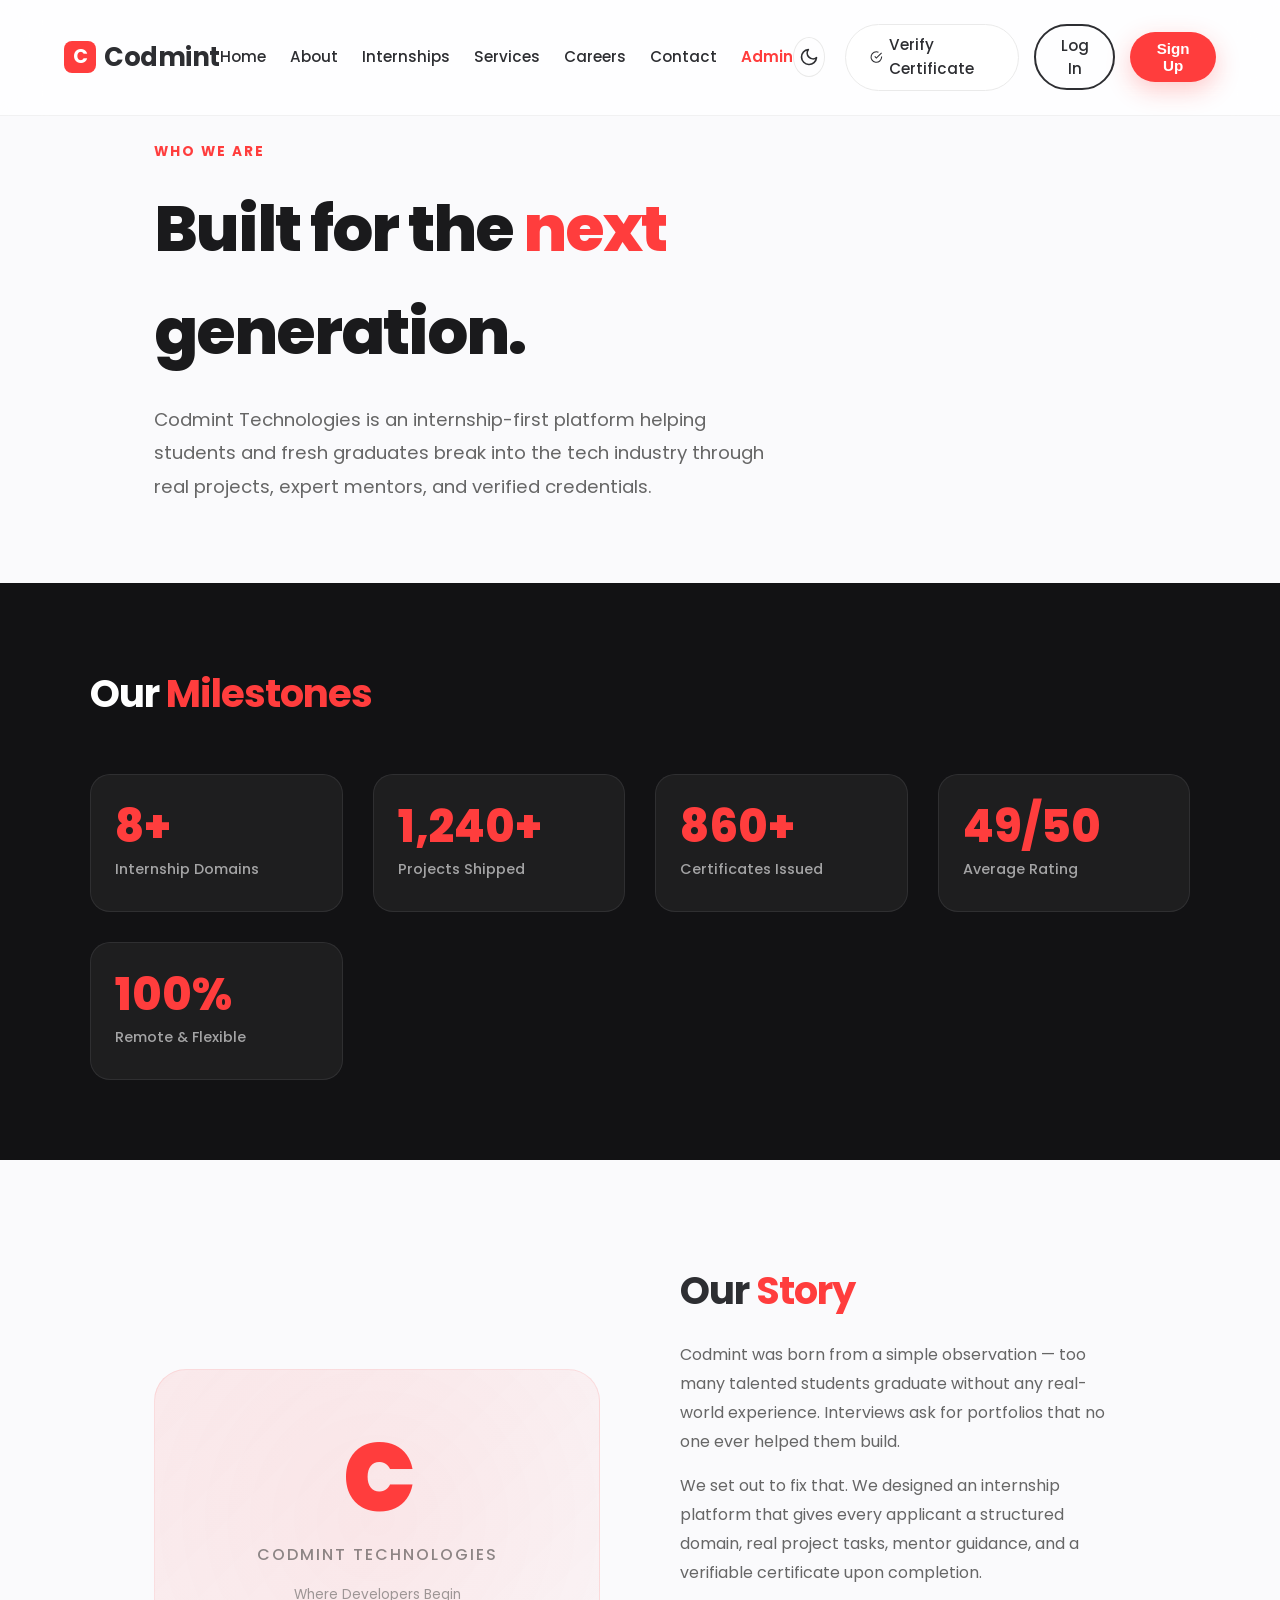
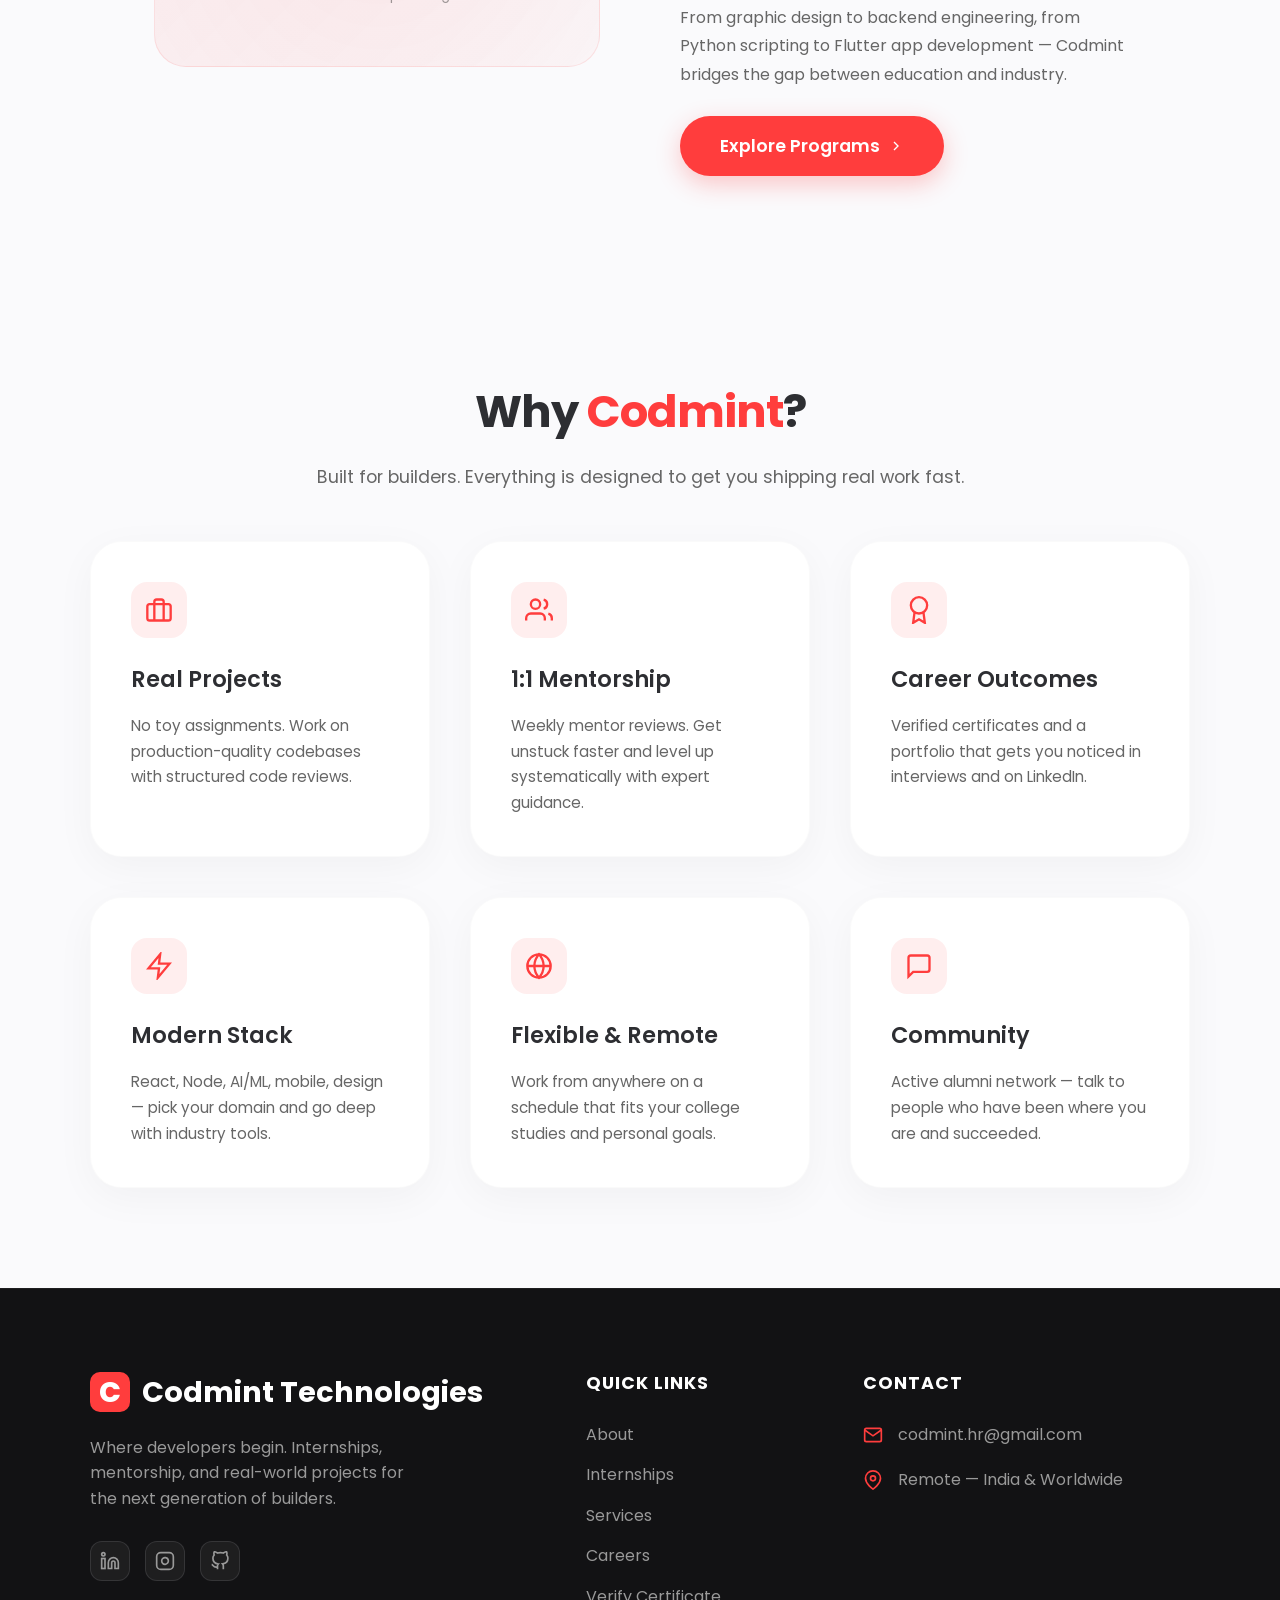
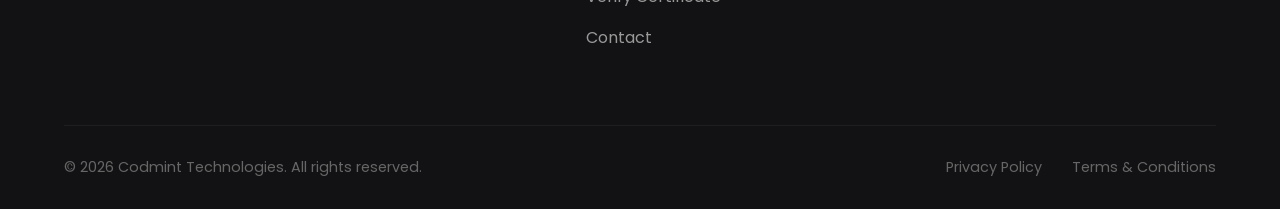
==== commit 2be961f9: "Implement global dark theme switcher, client-side PDF certificate download, interactive Kanban board" ====
--- a/about.html
+++ b/about.html
@@ -36,22 +36,32 @@
     </style>
 </head>
 <body>
+    <script>
+        if (localStorage.getItem('theme') === 'dark') {
+            document.body.classList.add('dark-theme');
+        }
+    </script>
     <header id="main-header">
-        <a href="index.html" class="logo" style="display:flex;align-items:center;gap:8px;">
+        <a class='logo' href='/' style='display:flex;align-items:center;gap:8px;'>
             <div style="background-color:var(--primary-red);color:white;width:32px;height:32px;border-radius:8px;display:flex;align-items:center;justify-content:center;font-weight:bold;font-size:1.2rem;">C</div>
             Codmint
         </a>
         <nav class="main-nav">
-            <a href="index.html">Home</a>
-            <a href="about.html">About</a>
-            <a href="internships.html">Internships</a>
-            <a href="services.html">Services</a>
-            <a href="careers.html">Careers</a>
-            <a href="contact.html">Contact</a>
-            <a href="admin.html" style="color:var(--primary-red);font-weight:600;">Admin</a>
+            <a href='/'>Home</a>
+            <a href='/about'>About</a>
+            <a href='/internships'>Internships</a>
+            <a href='/services'>Services</a>
+            <a href='/careers'>Careers</a>
+            <a href='/contact'>Contact</a>
+            <a href='/admin' style='color:var(--primary-red);font-weight:600;'>Admin</a>
         </nav>
         <div class="header-actions" style="display:flex;align-items:center;gap:15px;">
-            <a href="verify.html" class="nav-btn verify-btn" style="display:flex;align-items:center;gap:6px;border:1px solid #EAEAEA;background:var(--white);text-decoration:none;">
+
+            <button id="theme-toggle" class="theme-toggle-btn" aria-label="Toggle Theme" style="background: none; border: none; cursor: pointer; color: var(--dark-grey); display: flex; align-items: center; justify-content: center; width: 40px; height: 40px; border-radius: 50%; border: 1px solid #EAEAEA; transition: var(--transition-smooth); margin-right: 5px;">
+                <svg id="theme-toggle-sun" width="20" height="20" viewBox="0 0 24 24" fill="none" stroke="currentColor" stroke-width="2" stroke-linecap="round" stroke-linejoin="round" style="display: none;"><circle cx="12" cy="12" r="5"></circle><line x1="12" y1="1" x2="12" y2="3"></line><line x1="12" y1="21" x2="12" y2="23"></line><line x1="4.22" y1="4.22" x2="5.64" y2="5.64"></line><line x1="18.36" y1="18.36" x2="19.78" y2="19.78"></line><line x1="1" y1="12" x2="3" y2="12"></line><line x1="21" y1="12" x2="23" y2="12"></line><line x1="4.22" y1="19.78" x2="5.64" y2="18.36"></line><line x1="18.36" y1="5.64" x2="19.78" y2="4.22"></line></svg>
+                <svg id="theme-toggle-moon" width="20" height="20" viewBox="0 0 24 24" fill="none" stroke="currentColor" stroke-width="2" stroke-linecap="round" stroke-linejoin="round"><path d="M21 12.79A9 9 0 1 1 11.21 3 7 7 0 0 0 21 12.79z"></path></svg>
+            </button>
+            <a class='nav-btn verify-btn' href='/verify' style='display:flex;align-items:center;gap:6px;border:1px solid #EAEAEA;background:var(--white);text-decoration:none;'>
                 <svg width="16" height="16" viewBox="0 0 24 24" fill="none" stroke="currentColor" stroke-width="2"><path d="M22 11.08V12a10 10 0 1 1-5.93-9.14"></path><polyline points="22 4 12 14.01 9 11.01"></polyline></svg>
                 <span class="btn-text">Verify Certificate</span>
             </a>
@@ -114,7 +124,7 @@
                 <p>Codmint was born from a simple observation — too many talented students graduate without any real-world experience. Interviews ask for portfolios that no one ever helped them build.</p>
                 <p>We set out to fix that. We designed an internship platform that gives every applicant a structured domain, real project tasks, mentor guidance, and a verifiable certificate upon completion.</p>
                 <p>From graphic design to backend engineering, from Python scripting to Flutter app development — Codmint bridges the gap between education and industry.</p>
-                <a href="internships.html" class="cta-btn" style="display:inline-flex;align-items:center;gap:8px;margin-top:10px;">
+                <a class='cta-btn' href='/internships' style='display:inline-flex;align-items:center;gap:8px;margin-top:10px;'>
                     Explore Programs
                     <svg width="16" height="16" viewBox="0 0 24 24" fill="none" stroke="currentColor" stroke-width="2"><polyline points="9 18 15 12 9 6"></polyline></svg>
                 </a>
@@ -190,12 +200,12 @@
             <div class="footer-links">
                 <h4>Quick Links</h4>
                 <ul>
-                    <li><a href="about.html">About</a></li>
-                    <li><a href="internships.html">Internships</a></li>
-                    <li><a href="services.html">Services</a></li>
-                    <li><a href="careers.html">Careers</a></li>
-                    <li><a href="verify.html">Verify Certificate</a></li>
-                    <li><a href="contact.html">Contact</a></li>
+                    <li><a href='/about'>About</a></li>
+                    <li><a href='/internships'>Internships</a></li>
+                    <li><a href='/services'>Services</a></li>
+                    <li><a href='/careers'>Careers</a></li>
+                    <li><a href='/verify'>Verify Certificate</a></li>
+                    <li><a href='/contact'>Contact</a></li>
                 </ul>
             </div>
             <div class="footer-contact">
@@ -219,4 +229,5 @@
 
     <script src="js/main.js"></script>
 </body>
-</html>+</html>
+
--- a/css/style.css
+++ b/css/style.css
@@ -1709,9 +1709,521 @@
         font-size: 0.9rem;
     }
 
-    /* Hide the 3rd and 4th stat items on extra small screens to save space */
-    .stat-item:nth-child(3),
+    /* Hide the 3rd and 4th stat items on extra small screens to save space    /* Hide applicants stats on small mobile screen */
     .stat-item:nth-child(4) {
         display: none !important;
     }
-}+}
+
+/* --- Global Dark Theme Style Overrides --- */
+body.dark-theme {
+    --primary-dark: #FAFAFC;
+    --dark-grey: #E5E6EB;
+    --medium-grey: #A0A1A6;
+    --light-grey: #2A2B2F;
+    --white: #18191B;
+    --bg-light: #111214;
+    --shadow-soft: 0 10px 40px rgba(0, 0, 0, 0.2);
+    --shadow-medium: 0 20px 60px rgba(0, 0, 0, 0.4);
+    --shadow-hover: 0 30px 80px rgba(0, 0, 0, 0.6);
+    --header-bg: rgba(24, 25, 27, 0.8);
+    --header-bg-scrolled: rgba(24, 25, 27, 0.95);
+    --border-color: rgba(255, 255, 255, 0.05);
+}
+
+body.dark-theme header {
+    background: var(--header-bg) !important;
+    border-bottom: 1px solid var(--border-color) !important;
+}
+
+body.dark-theme header.scrolled {
+    background: var(--header-bg-scrolled) !important;
+}
+
+body.dark-theme .nav-btn {
+    border-color: var(--dark-grey) !important;
+    color: var(--dark-grey) !important;
+}
+
+body.dark-theme .nav-btn:hover {
+    background-color: var(--dark-grey) !important;
+    color: var(--white) !important;
+}
+
+body.dark-theme input,
+body.dark-theme textarea,
+body.dark-theme select {
+    background-color: #111214 !important;
+    border-color: var(--light-grey) !important;
+    color: var(--dark-grey) !important;
+}
+
+body.dark-theme .modal-content {
+    background-color: #18191B !important;
+    border: 1px solid rgba(255, 255, 255, 0.08) !important;
+    color: var(--dark-grey) !important;
+}
+
+body.dark-theme .modal-content input {
+    background-color: #111214 !important;
+    border-color: #2A2B2F !important;
+}
+
+body.dark-theme .input-group input,
+body.dark-theme .input-group textarea {
+    background-color: #111214 !important;
+    border-color: #2A2B2F !important;
+}
+
+body.dark-theme .task-card {
+    background-color: var(--white) !important;
+    border-color: var(--light-grey) !important;
+}
+
+body.dark-theme .application-item {
+    border-color: var(--light-grey) !important;
+}
+
+body.dark-theme .verify-form {
+    background-color: #18191B !important;
+    border-color: var(--light-grey) !important;
+}
+
+body.dark-theme .verify-card {
+    border-color: var(--light-grey) !important;
+}
+
+body.dark-theme .mobile-bottom-nav {
+    background: rgba(24, 25, 27, 0.9) !important;
+    border-top-color: rgba(255, 255, 255, 0.05) !important;
+}
+
+body.dark-theme .sidebar-nav a {
+    color: var(--medium-grey) !important;
+}
+
+body.dark-theme .sidebar-nav a.active {
+    color: var(--primary-red) !important;
+    background: rgba(255, 61, 61, 0.1) !important;
+}
+
+body.dark-theme .dashboard-sidebar {
+    border-right-color: var(--light-grey) !important;
+}
+
+body.dark-theme .dashboard-card {
+    background-color: var(--white) !important;
+    border-color: var(--light-grey) !important;
+}
+
+body.dark-theme .hero {
+    background: radial-gradient(circle at top left, #18191b, var(--bg-light)) !important;
+}
+
+body.dark-theme .hero p,
+body.dark-theme .section-header p,
+body.dark-theme .card p,
+body.dark-theme .verify-card p {
+    color: var(--medium-grey) !important;
+}
+
+body.dark-theme .secondary-btn {
+    background-color: var(--white) !important;
+    border-color: var(--light-grey) !important;
+    color: var(--dark-grey) !important;
+}
+
+body.dark-theme .secondary-btn:hover {
+    border-color: var(--medium-grey) !important;
+}
+
+body.dark-theme .stat-item {
+    background-color: var(--white) !important;
+    border-color: var(--light-grey) !important;
+}
+
+body.dark-theme .stat-item h3 {
+    color: var(--dark-grey) !important;
+}
+
+body.dark-theme .card {
+    background-color: var(--white) !important;
+    border-color: var(--light-grey) !important;
+}
+
+body.dark-theme .card h3 {
+    color: var(--dark-grey) !important;
+}
+
+body.dark-theme .verify-card {
+    background-color: var(--white) !important;
+}
+
+body.dark-theme .verify-feedback > div {
+    background: rgba(255, 255, 255, 0.02) !important;
+}
+
+body.dark-theme footer {
+    border-top: 1px solid var(--light-grey) !important;
+}
+
+body.dark-theme .footer-links a,
+body.dark-theme .footer-contact p,
+body.dark-theme .footer-brand p {
+    color: var(--medium-grey) !important;
+}
+
+body.dark-theme .admin-sidebar {
+    background: #111214 !important;
+    border-right-color: rgba(255, 255, 255, 0.05) !important;
+}
+
+body.dark-theme .admin-header {
+    background: rgba(24, 25, 27, 0.9) !important;
+    border-bottom-color: rgba(255, 255, 255, 0.05) !important;
+}
+
+body.dark-theme .admin-card {
+    background: var(--white) !important;
+    border-color: var(--light-grey) !important;
+}
+
+body.dark-theme .admin-table th {
+    background: #111214 !important;
+    border-bottom-color: var(--light-grey) !important;
+    color: var(--dark-grey) !important;
+}
+
+body.dark-theme .admin-table td {
+    border-bottom-color: var(--light-grey) !important;
+    color: var(--dark-grey) !important;
+}
+
+/* --- Kanban Task Board Styles --- */
+.kanban-board {
+    display: grid;
+    grid-template-columns: repeat(3, 1fr);
+    gap: 20px;
+    margin-top: 25px;
+}
+
+@media (max-width: 992px) {
+    .kanban-board {
+        grid-template-columns: 1fr;
+        gap: 30px;
+    }
+}
+
+.kanban-column {
+    background: var(--bg-light);
+    border: 1px solid var(--light-grey);
+    border-radius: 20px;
+    padding: 20px;
+    display: flex;
+    flex-direction: column;
+    gap: 15px;
+    min-height: 400px;
+    transition: var(--transition-smooth);
+}
+
+body.dark-theme .kanban-column {
+    background: #111214 !important;
+    border-color: var(--light-grey) !important;
+}
+
+.kanban-column-header {
+    display: flex;
+    justify-content: space-between;
+    align-items: center;
+    padding-bottom: 12px;
+    border-bottom: 2px solid var(--light-grey);
+    margin-bottom: 5px;
+}
+
+.kanban-column-header h3 {
+    font-size: 1rem;
+    font-weight: 700;
+    text-transform: uppercase;
+    letter-spacing: 1px;
+    margin: 0;
+}
+
+.kanban-count {
+    background: rgba(255, 61, 61, 0.08);
+    color: var(--primary-red);
+    font-size: 0.75rem;
+    font-weight: 700;
+    padding: 2px 8px;
+    border-radius: 20px;
+}
+
+.kanban-task-card {
+    background: var(--white);
+    border: 1px solid var(--light-grey);
+    border-radius: 16px;
+    padding: 20px;
+    box-shadow: var(--shadow-soft);
+    transition: var(--transition-smooth);
+    display: flex;
+    flex-direction: column;
+    gap: 12px;
+}
+
+.kanban-task-card:hover {
+    transform: translateY(-4px);
+    box-shadow: var(--shadow-medium);
+}
+
+.kanban-task-header {
+    display: flex;
+    justify-content: space-between;
+    align-items: flex-start;
+}
+
+.kanban-task-header h4 {
+    font-size: 0.95rem;
+    font-weight: 600;
+    margin: 0;
+}
+
+.kanban-task-desc {
+    font-size: 0.82rem;
+    color: var(--medium-grey);
+    margin: 0;
+    line-height: 1.5;
+}
+
+.kanban-task-actions {
+    display: flex;
+    justify-content: space-between;
+    align-items: center;
+    margin-top: 5px;
+}
+
+/* --- AI Interview Simulator --- */
+.simulator-container {
+    display: grid;
+    grid-template-columns: 1.2fr 1fr;
+    gap: 30px;
+    min-height: 500px;
+}
+
+@media (max-width: 992px) {
+    .simulator-container {
+        grid-template-columns: 1fr;
+        gap: 30px;
+    }
+}
+
+.chat-window {
+    background: var(--bg-light);
+    border: 1px solid var(--light-grey);
+    border-radius: 20px;
+    display: flex;
+    flex-direction: column;
+    height: 500px;
+    overflow: hidden;
+}
+
+body.dark-theme .chat-window {
+    background: #111214 !important;
+    border-color: var(--light-grey) !important;
+}
+
+.chat-header {
+    background: var(--white);
+    border-bottom: 1px solid var(--light-grey);
+    padding: 15px 20px;
+    display: flex;
+    align-items: center;
+    justify-content: space-between;
+}
+
+.chat-messages {
+    flex: 1;
+    padding: 20px;
+    overflow-y: auto;
+    display: flex;
+    flex-direction: column;
+    gap: 15px;
+}
+
+.message-bubble {
+    max-width: 80%;
+    padding: 12px 18px;
+    border-radius: 16px;
+    font-size: 0.88rem;
+    line-height: 1.5;
+}
+
+.message-bot {
+    background: var(--white);
+    border: 1px solid var(--light-grey);
+    color: var(--dark-grey);
+    align-self: flex-start;
+    border-top-left-radius: 4px;
+}
+
+body.dark-theme .message-bot {
+    background: #18191B !important;
+    border-color: var(--light-grey) !important;
+}
+
+.message-user {
+    background: var(--primary-red);
+    color: var(--white);
+    align-self: flex-end;
+    border-top-right-radius: 4px;
+    box-shadow: 0 4px 15px rgba(255, 61, 61, 0.15);
+}
+
+.chat-input-area {
+    background: var(--white);
+    border-top: 1px solid var(--light-grey);
+    padding: 15px 20px;
+    display: flex;
+    gap: 12px;
+}
+
+body.dark-theme .chat-input-area {
+    background: #18191B !important;
+    border-top-color: var(--light-grey) !important;
+}
+
+.chat-input-area textarea {
+    flex: 1;
+    border: 1px solid var(--light-grey);
+    border-radius: 12px;
+    padding: 10px 15px;
+    font-family: inherit;
+    font-size: 0.88rem;
+    resize: none;
+    height: 45px;
+}
+
+.simulator-info-panel {
+    display: flex;
+    flex-direction: column;
+    gap: 20px;
+}
+
+.scorecard-card {
+    background: var(--white);
+    border: 1px solid var(--light-grey);
+    border-radius: 20px;
+    padding: 25px;
+    box-shadow: var(--shadow-soft);
+    display: flex;
+    flex-direction: column;
+    gap: 15px;
+}
+
+.score-metric {
+    display: flex;
+    justify-content: space-between;
+    align-items: center;
+    font-size: 0.9rem;
+}
+
+.score-bar-bg {
+    background: var(--light-grey);
+    height: 8px;
+    border-radius: 4px;
+    width: 100%;
+    margin-top: 4px;
+    overflow: hidden;
+}
+
+.score-bar-fill {
+    background: var(--primary-red);
+    height: 100%;
+    border-radius: 4px;
+    transition: width 1s ease-in-out;
+}
+
+/* --- Achievements & Gamified Badges --- */
+.achievements-grid {
+    display: grid;
+    grid-template-columns: repeat(auto-fill, minmax(200px, 1fr));
+    gap: 20px;
+    margin-top: 20px;
+}
+
+.badge-card {
+    background: var(--white);
+    border: 1px solid var(--light-grey);
+    border-radius: 20px;
+    padding: 25px 20px;
+    text-align: center;
+    box-shadow: var(--shadow-soft);
+    transition: var(--transition-smooth);
+    display: flex;
+    flex-direction: column;
+    align-items: center;
+    gap: 12px;
+    position: relative;
+    overflow: hidden;
+}
+
+.badge-card.locked {
+    opacity: 0.55;
+    filter: grayscale(0.8);
+}
+
+.badge-icon {
+    font-size: 2.2rem;
+    width: 70px;
+    height: 70px;
+    background: rgba(0, 0, 0, 0.02);
+    border: 2px solid var(--light-grey);
+    border-radius: 50%;
+    display: flex;
+    align-items: center;
+    justify-content: center;
+    transition: var(--transition-bounce);
+}
+
+.badge-card:not(.locked):hover .badge-icon {
+    transform: scale(1.15) rotate(5deg);
+    background: rgba(255, 61, 61, 0.08);
+    border-color: rgba(255, 61, 61, 0.2);
+}
+
+.badge-card.locked::before {
+    content: "🔒 Locked";
+    position: absolute;
+    top: 10px;
+    right: 10px;
+    font-size: 0.65rem;
+    font-weight: 700;
+    color: var(--medium-grey);
+    background: var(--light-grey);
+    padding: 2px 8px;
+    border-radius: 10px;
+}
+
+.badge-card:not(.locked)::before {
+    content: "🌟 Unlocked";
+    position: absolute;
+    top: 10px;
+    right: 10px;
+    font-size: 0.65rem;
+    font-weight: 700;
+    color: #22c55e;
+    background: rgba(34, 197, 94, 0.08);
+    padding: 2px 8px;
+    border-radius: 10px;
+}
+
+.badge-card h4 {
+    font-size: 0.95rem;
+    font-weight: 700;
+    margin: 0;
+}
+
+.badge-card p {
+    font-size: 0.78rem;
+    color: var(--medium-grey);
+    margin: 0;
+    line-height: 1.4;
+}
